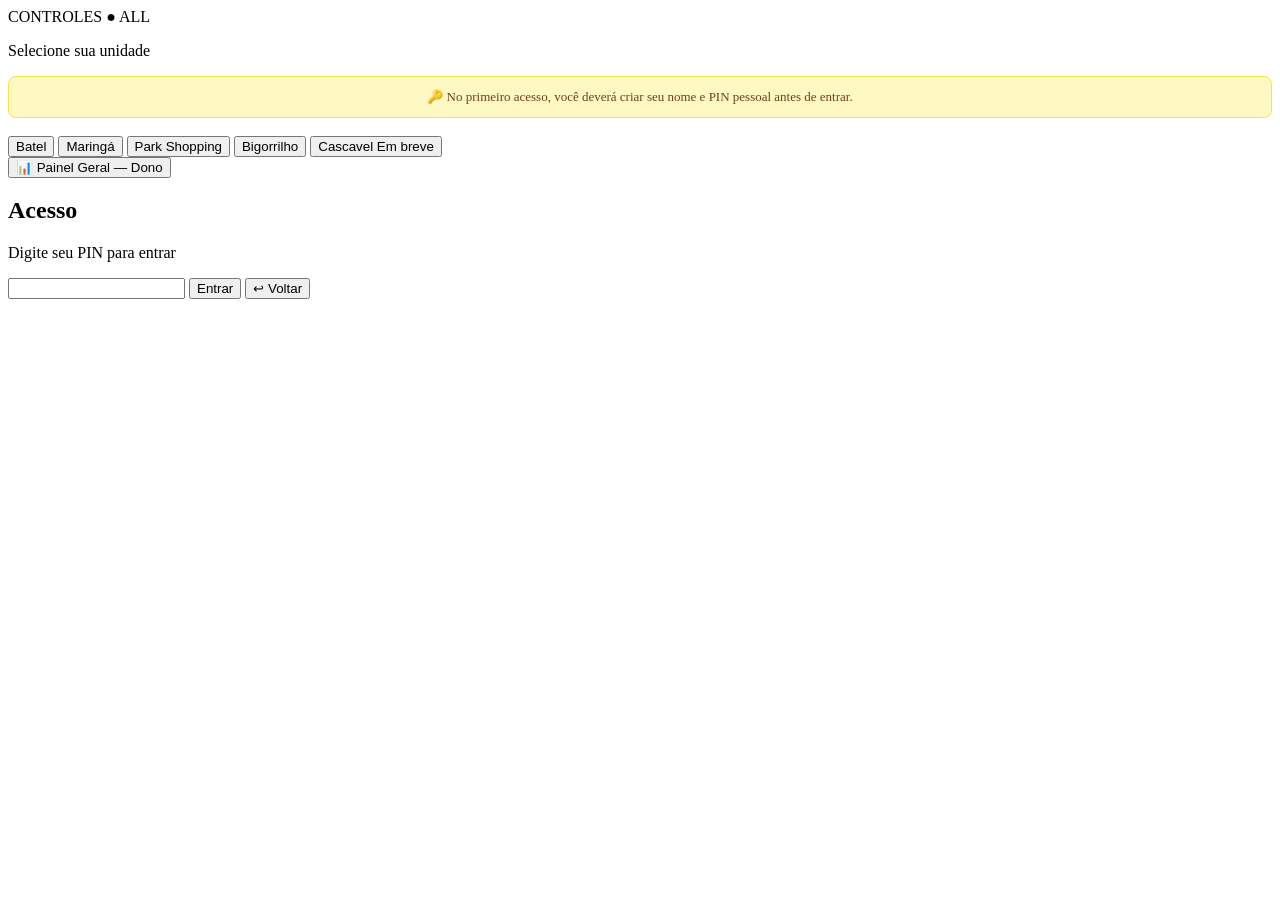
==== index.html @ 3b3bc7a2 "feat: pin change obrigatorio no primeiro acesso" ====
<!DOCTYPE html>
<html lang="pt-BR">
<head>
  <meta charset="UTF-8">
  <meta name="viewport" content="width=device-width, initial-scale=1.0, maximum-scale=1.0, user-scalable=no">
  <meta name="apple-mobile-web-app-capable" content="yes">
  <title>Controles All</title>
  <link href="https://fonts.googleapis.com/css2?family=Inter:wght@400;500;600;700&display=swap" rel="stylesheet">
  <link rel="stylesheet" href="inventario.css">
</head>
<body class="login-body">

  <div class="login-container">
    <div class="login-logo">CONTROLES <span>●</span> ALL</div>
    <p class="login-subtitle">Selecione sua unidade</p>

    <div class="login-notice">
      🔑 No primeiro acesso, você deverá criar seu nome e PIN pessoal antes de entrar.
    </div>

    <div class="login-units">
      <button class="login-unit-btn" onclick="selectUnit('batel')">Batel</button>
      <button class="login-unit-btn" onclick="selectUnit('maringa')">Maringá</button>
      <button class="login-unit-btn" onclick="selectUnit('parkshopping')">Park Shopping</button>
      <button class="login-unit-btn" onclick="selectUnit('bigorrilho')">Bigorrilho</button>
      <button class="login-unit-btn login-unit-btn-cascavel" onclick="selectUnit('cascavel')">Cascavel <span class="login-em-breve">Em breve</span></button>
    </div>

    <button class="login-resumo-btn" onclick="selectUnit('global')">📊 Painel Geral — Dono</button>
  </div>

  <!-- Modal: Login com PIN -->
  <div class="inv-overlay" id="pinOverlay">

    <!-- Passo 1: digitar PIN atual -->
    <div class="inv-modal" id="pinModalContent">
      <h2 id="pinTitle">Acesso</h2>
      <p id="pinSubtitle">Digite seu PIN para entrar</p>
      <input class="inv-pin-input" id="pinInput" type="password"
             inputmode="numeric" maxlength="4" autocomplete="off"
             onkeydown="if(event.key==='Enter')doLogin()">
      <button class="inv-modal-btn" onclick="doLogin()">Entrar</button>
      <button class="inv-modal-cancel" onclick="cancelLogin()">↩ Voltar</button>
    </div>

    <!-- Passo 2: criar nome e PIN pessoal (obrigatório se PIN ainda é padrão) -->
    <div class="inv-modal" id="changePinContent" style="display:none">
      <h2 id="changePinTitle">Criar acesso pessoal</h2>
      <p id="changePinSubtitle" style="font-size:13px;color:#666;margin-bottom:16px"></p>
      <div class="nota-field">
        <label>Seu nome</label>
        <input id="newNome" type="text" placeholder="Ex: Bruna" autocomplete="off"
               style="width:100%;padding:10px 12px;border:1.5px solid #e5e7eb;border-radius:8px;font-family:inherit;font-size:15px"
               onkeydown="if(event.key==='Enter')document.getElementById('newPin1').focus()">
      </div>
      <div class="nota-field" style="margin-top:10px">
        <label>Novo PIN (4 dígitos)</label>
        <input class="inv-pin-input" id="newPin1" type="password" inputmode="numeric" maxlength="4" placeholder="••••" autocomplete="off">
      </div>
      <div class="nota-field" style="margin-top:10px">
        <label>Confirmar PIN</label>
        <input class="inv-pin-input" id="newPin2" type="password" inputmode="numeric" maxlength="4" placeholder="••••" autocomplete="off"
               onkeydown="if(event.key==='Enter')saveNewPin()">
      </div>
      <p id="pinChangeError" style="color:#e11d48;font-size:12px;min-height:18px;margin-top:6px"></p>
      <button class="inv-modal-btn" onclick="saveNewPin()">Salvar e Entrar</button>
      <button class="inv-modal-cancel" id="btnSkipPin" onclick="doRedirect()" style="display:none">Agora não</button>
    </div>

  </div>

  <script>
    const SUPABASE_URL = 'https://nhuotdwfzowydrjeyttc.supabase.co';
    const SUPABASE_KEY = 'eyJhbGciOiJIUzI1NiIsInR5cCI6IkpXVCJ9.eyJpc3MiOiJzdXBhYmFzZSIsInJlZiI6Im5odW90ZHdmem93eWRyamV5dHRjIiwicm9sZSI6ImFub24iLCJpYXQiOjE3ODA0MTM2NDAsImV4cCI6MjA5NTk4OTY0MH0.JovSWvkJ5OdX1tauz7sYOuyDIm1Mbcx5gJF8Zb20oe4';

    const DEFAULT_PINS = ['1111','2222','1234'];

    let UNIT_ADMINS = {
      global:       [{ nome: 'Kauê',    pin: '1234' }],
      batel:        [{ nome: 'Admin 1', pin: '1111' }, { nome: 'Admin 2', pin: '2222' }],
      maringa:      [{ nome: 'Admin 1', pin: '1111' }, { nome: 'Admin 2', pin: '2222' }],
      parkshopping: [{ nome: 'Admin 1', pin: '1111' }, { nome: 'Admin 2', pin: '2222' }],
      bigorrilho:   [{ nome: 'Admin 1', pin: '1111' }, { nome: 'Admin 2', pin: '2222' }],
      cascavel:     [{ nome: 'Admin 1', pin: '1111' }, { nome: 'Admin 2', pin: '2222' }],
    };
    const UNIT_LABELS = {
      batel:'Batel', maringa:'Maringá', parkshopping:'Park Shopping',
      bigorrilho:'Bigorrilho', cascavel:'Cascavel', global:'Painel Geral'
    };

    let selectedUnit = null;
    let loggedAdmin  = null;

    async function loadPins() {
      try {
        const r = await fetch(
          `${SUPABASE_URL}/rest/v1/inventario_dados?chave=eq.config_pins&select=estado`,
          { headers: { apikey: SUPABASE_KEY, Authorization: `Bearer ${SUPABASE_KEY}` } }
        );
        const rows = await r.json();
        if (rows?.[0]?.estado) Object.assign(UNIT_ADMINS, rows[0].estado);
      } catch(e) {}
    }

    async function savePins() {
      const body = JSON.stringify({ chave: 'config_pins', estado: UNIT_ADMINS });
      await fetch(`${SUPABASE_URL}/rest/v1/inventario_dados`, {
        method: 'POST',
        headers: {
          apikey: SUPABASE_KEY, Authorization: `Bearer ${SUPABASE_KEY}`,
          'Content-Type': 'application/json', Prefer: 'resolution=merge-duplicates'
        },
        body
      });
    }

    loadPins();

    function selectUnit(unit) {
      selectedUnit = unit;
      document.getElementById('pinTitle').textContent = UNIT_LABELS[unit] || unit;
      document.getElementById('pinSubtitle').textContent = 'Digite seu PIN para entrar';
      document.getElementById('pinInput').value = '';
      document.getElementById('pinInput').classList.remove('error');
      showModal('pinModalContent');
      document.getElementById('pinOverlay').classList.add('open');
      setTimeout(() => document.getElementById('pinInput').focus(), 100);
    }

    function doLogin() {
      const pin    = document.getElementById('pinInput').value;
      const admins = UNIT_ADMINS[selectedUnit] || [];
      const admin  = admins.find(a => a.pin === pin);

      if (admin) {
        loggedAdmin = admin;
        const isGlobal = selectedUnit === 'global';
        sessionStorage.setItem('inv_session', JSON.stringify({
          nome: admin.nome, unidade: isGlobal ? null : selectedUnit,
          isAdmin: true, isGlobal
        }));

        const isPinDefault = DEFAULT_PINS.includes(admin.pin);
        if (isPinDefault) {
          // PIN padrão: troca obrigatória
          document.getElementById('changePinTitle').textContent = 'Criar acesso pessoal';
          document.getElementById('changePinSubtitle').textContent =
            'Antes de entrar, defina seu nome e escolha um PIN pessoal. Isso é obrigatório.';
          document.getElementById('btnSkipPin').style.display = 'none';
        } else {
          // PIN já personalizado: troca opcional
          document.getElementById('changePinTitle').textContent = `Olá, ${admin.nome}!`;
          document.getElementById('changePinSubtitle').textContent =
            'Deseja atualizar seu nome ou PIN? Ou clique em "Agora não" para entrar direto.';
          document.getElementById('btnSkipPin').style.display = 'block';
        }

        document.getElementById('newNome').value = isPinDefault ? '' : admin.nome;
        document.getElementById('newPin1').value = '';
        document.getElementById('newPin2').value = '';
        document.getElementById('pinChangeError').textContent = '';
        document.getElementById('pinChangeError').style.color = '#e11d48';
        showModal('changePinContent');
        setTimeout(() => document.getElementById('newNome').focus(), 100);
      } else {
        const inp = document.getElementById('pinInput');
        inp.classList.add('error');
        inp.value = '';
        setTimeout(() => inp.classList.remove('error'), 400);
      }
    }

    function doRedirect() {
      const isGlobal = selectedUnit === 'global';
      window.location.href = isGlobal ? 'resumo.html' : 'inventario.html?u=' + selectedUnit;
    }

    async function saveNewPin() {
      const nome = document.getElementById('newNome').value.trim();
      const p1   = document.getElementById('newPin1').value;
      const p2   = document.getElementById('newPin2').value;
      const err  = document.getElementById('pinChangeError');

      if (!nome)                { err.textContent = 'Digite seu nome'; return; }
      if (p1.length < 4)       { err.textContent = 'PIN deve ter 4 dígitos'; return; }
      if (p1 !== p2)           { err.textContent = 'Os PINs não coincidem'; return; }
      if (!/^\d{4}$/.test(p1)) { err.textContent = 'Use apenas números'; return; }
      if (DEFAULT_PINS.includes(p1)) { err.textContent = 'Escolha um PIN diferente do padrão'; return; }

      const admins = UNIT_ADMINS[selectedUnit] || [];
      const idx = admins.findIndex(a => a.nome === loggedAdmin.nome);
      if (idx !== -1) { admins[idx].pin = p1; admins[idx].nome = nome; }

      const session = JSON.parse(sessionStorage.getItem('inv_session') || '{}');
      session.nome = nome;
      sessionStorage.setItem('inv_session', JSON.stringify(session));

      await savePins();
      err.style.color = '#16a34a';
      err.textContent = `Tudo certo, ${nome}! Entrando...`;
      setTimeout(doRedirect, 1000);
    }

    function cancelLogin() {
      document.getElementById('pinOverlay').classList.remove('open');
      selectedUnit = null;
      loggedAdmin  = null;
    }

    function showModal(id) {
      ['pinModalContent','changePinContent'].forEach(m => {
        document.getElementById(m).style.display = m === id ? 'block' : 'none';
      });
    }
  </script>

  <style>
    .login-notice {
      background: #fef9c3;
      border: 1px solid #fde047;
      color: #713f12;
      font-size: 13px;
      line-height: 1.5;
      padding: 10px 14px;
      border-radius: 8px;
      margin-bottom: 18px;
      text-align: center;
    }
  </style>
</body>
</html>
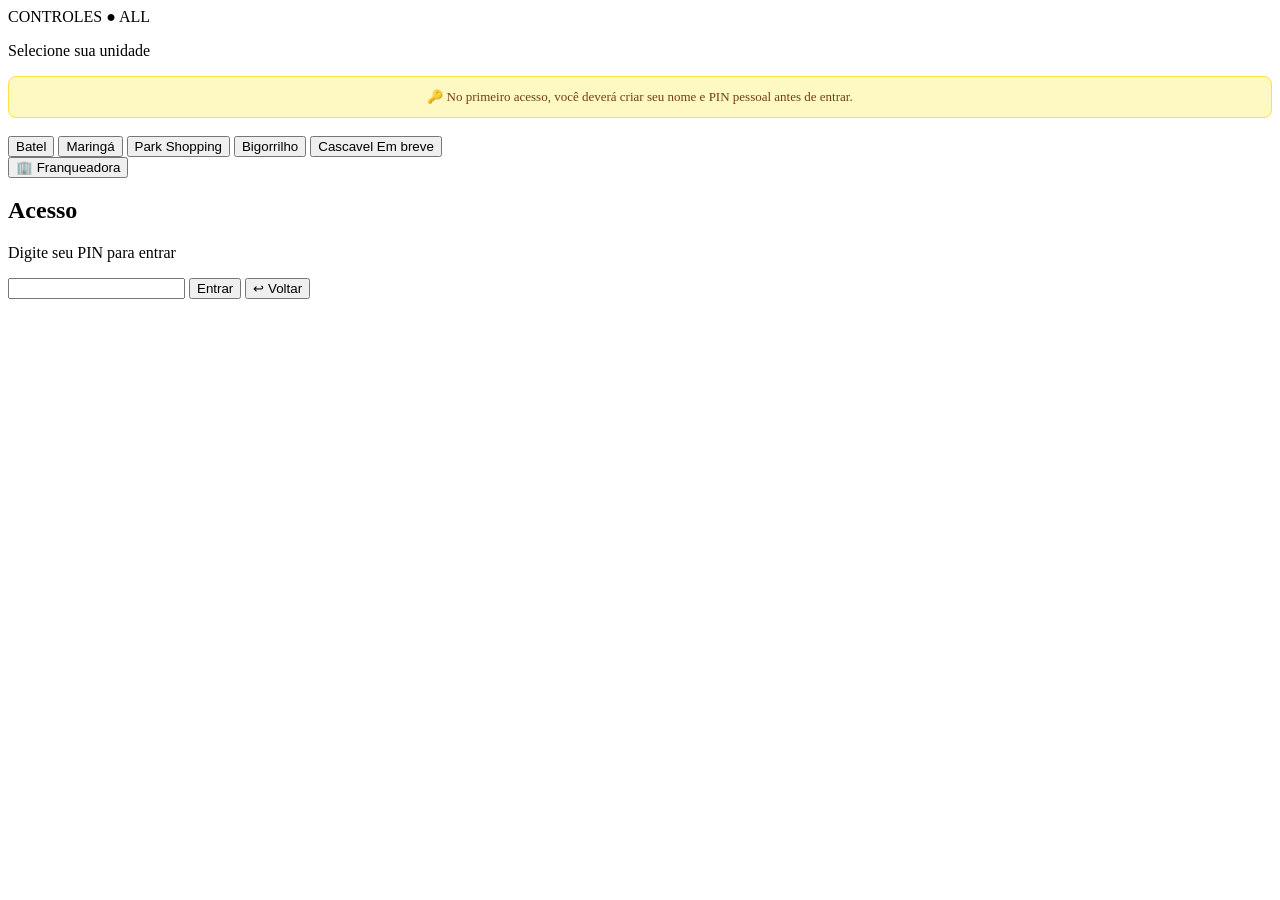
==== commit d2d77f6d: "feat: franqueadora + cmv mensal + datas + kaue batel" ====
--- a/index.html
+++ b/index.html
@@ -26,7 +26,7 @@
       <button class="login-unit-btn login-unit-btn-cascavel" onclick="selectUnit('cascavel')">Cascavel <span class="login-em-breve">Em breve</span></button>
     </div>
 
-    <button class="login-resumo-btn" onclick="selectUnit('global')">📊 Painel Geral — Dono</button>
+    <button class="login-resumo-btn" onclick="selectUnit('global')">🏢 Franqueadora</button>
   </div>
 
   <!-- Modal: Login com PIN -->
@@ -77,7 +77,7 @@
 
     let UNIT_ADMINS = {
       global:       [{ nome: 'Kauê',    pin: '1234' }],
-      batel:        [{ nome: 'Admin 1', pin: '1111' }, { nome: 'Admin 2', pin: '2222' }],
+      batel:        [{ nome: 'Admin 1', pin: '1111' }, { nome: 'Admin 2', pin: '2222' }, { nome: 'Kauê', pin: '1234' }],
       maringa:      [{ nome: 'Admin 1', pin: '1111' }, { nome: 'Admin 2', pin: '2222' }],
       parkshopping: [{ nome: 'Admin 1', pin: '1111' }, { nome: 'Admin 2', pin: '2222' }],
       bigorrilho:   [{ nome: 'Admin 1', pin: '1111' }, { nome: 'Admin 2', pin: '2222' }],
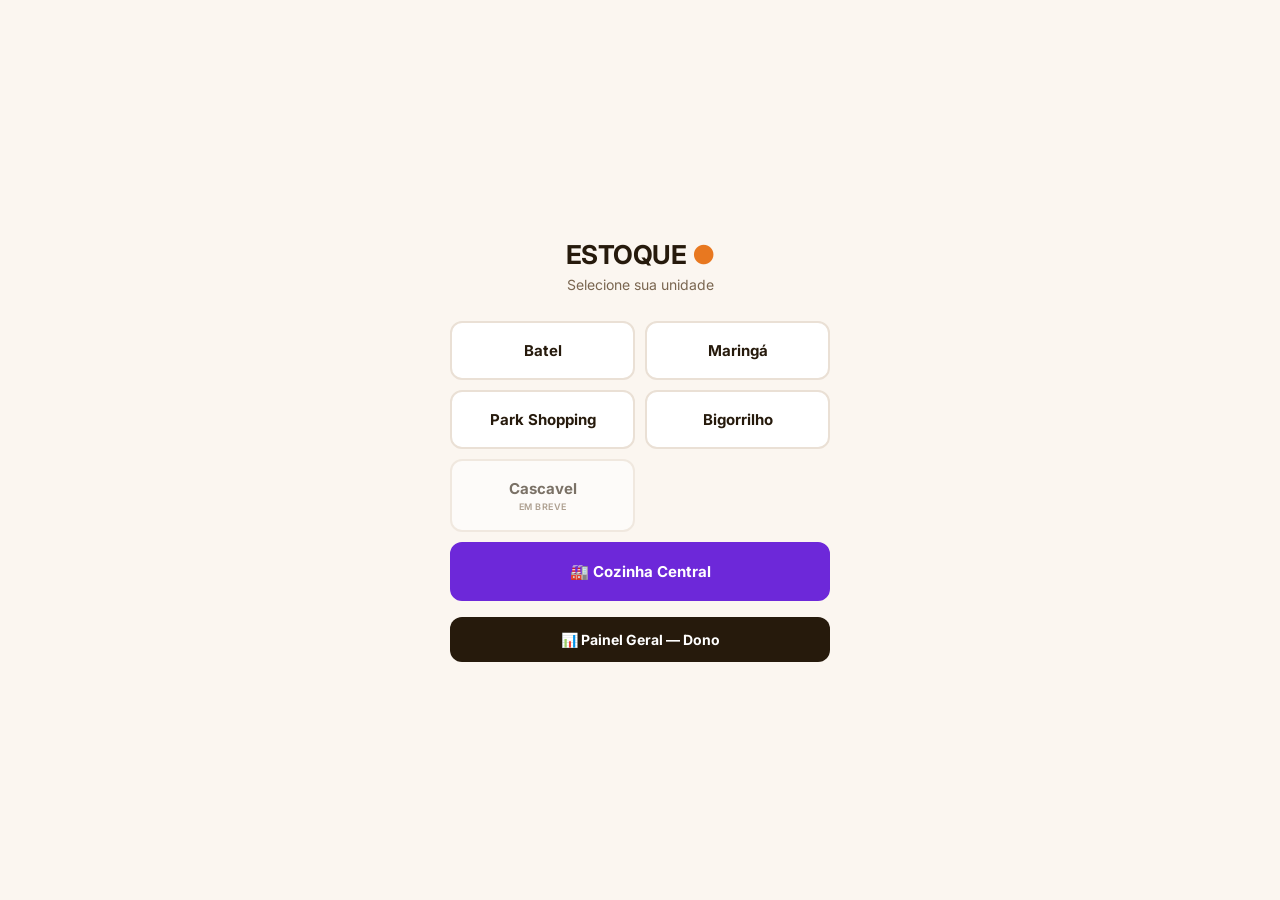
==== commit 51f71542: "feat: cozinha central - nova unidade no login" ====
--- a/index.html
+++ b/index.html
@@ -4,19 +4,15 @@
   <meta charset="UTF-8">
   <meta name="viewport" content="width=device-width, initial-scale=1.0, maximum-scale=1.0, user-scalable=no">
   <meta name="apple-mobile-web-app-capable" content="yes">
-  <title>Controles All</title>
+  <title>Estoque — Acesso</title>
   <link href="https://fonts.googleapis.com/css2?family=Inter:wght@400;500;600;700&display=swap" rel="stylesheet">
   <link rel="stylesheet" href="inventario.css">
 </head>
 <body class="login-body">
 
   <div class="login-container">
-    <div class="login-logo">CONTROLES <span>●</span> ALL</div>
+    <div class="login-logo">ESTOQUE <span>●</span></div>
     <p class="login-subtitle">Selecione sua unidade</p>
-
-    <div class="login-notice">
-      🔑 No primeiro acesso, você deverá criar seu nome e PIN pessoal antes de entrar.
-    </div>
 
     <div class="login-units">
       <button class="login-unit-btn" onclick="selectUnit('batel')">Batel</button>
@@ -24,105 +20,51 @@
       <button class="login-unit-btn" onclick="selectUnit('parkshopping')">Park Shopping</button>
       <button class="login-unit-btn" onclick="selectUnit('bigorrilho')">Bigorrilho</button>
       <button class="login-unit-btn login-unit-btn-cascavel" onclick="selectUnit('cascavel')">Cascavel <span class="login-em-breve">Em breve</span></button>
+      <button class="login-unit-btn" onclick="selectUnit('cozinhacentral')" style="grid-column:1/-1;background:#6d28d9;color:#fff;border-color:#6d28d9;">🏭 Cozinha Central</button>
     </div>
 
-    <button class="login-resumo-btn" onclick="selectUnit('global')">🏢 Franqueadora</button>
+    <button class="login-resumo-btn" onclick="selectUnit('global')">📊 Painel Geral — Dono</button>
   </div>
 
-  <!-- Modal: Login com PIN -->
+  <!-- PIN Modal -->
   <div class="inv-overlay" id="pinOverlay">
-
-    <!-- Passo 1: digitar PIN atual -->
-    <div class="inv-modal" id="pinModalContent">
-      <h2 id="pinTitle">Acesso</h2>
-      <p id="pinSubtitle">Digite seu PIN para entrar</p>
+    <div class="inv-modal">
+      <h2 id="pinTitle">Acesso Admin</h2>
+      <p id="pinSubtitle">Digite o PIN para entrar como admin</p>
       <input class="inv-pin-input" id="pinInput" type="password"
              inputmode="numeric" maxlength="4" autocomplete="off"
              onkeydown="if(event.key==='Enter')doLogin()">
-      <button class="inv-modal-btn" onclick="doLogin()">Entrar</button>
-      <button class="inv-modal-cancel" onclick="cancelLogin()">↩ Voltar</button>
+      <button class="inv-modal-btn" onclick="doLogin()">Entrar como Admin</button>
+      <button class="inv-modal-cancel" id="skipBtn" onclick="goEmployee()">Entrar sem PIN (só contagem)</button>
+      <button class="inv-modal-cancel" onclick="cancelLogin()" style="color:#bbb;margin-top:4px">↩ Voltar</button>
     </div>
-
-    <!-- Passo 2: criar nome e PIN pessoal (obrigatório se PIN ainda é padrão) -->
-    <div class="inv-modal" id="changePinContent" style="display:none">
-      <h2 id="changePinTitle">Criar acesso pessoal</h2>
-      <p id="changePinSubtitle" style="font-size:13px;color:#666;margin-bottom:16px"></p>
-      <div class="nota-field">
-        <label>Seu nome</label>
-        <input id="newNome" type="text" placeholder="Ex: Bruna" autocomplete="off"
-               style="width:100%;padding:10px 12px;border:1.5px solid #e5e7eb;border-radius:8px;font-family:inherit;font-size:15px"
-               onkeydown="if(event.key==='Enter')document.getElementById('newPin1').focus()">
-      </div>
-      <div class="nota-field" style="margin-top:10px">
-        <label>Novo PIN (4 dígitos)</label>
-        <input class="inv-pin-input" id="newPin1" type="password" inputmode="numeric" maxlength="4" placeholder="••••" autocomplete="off">
-      </div>
-      <div class="nota-field" style="margin-top:10px">
-        <label>Confirmar PIN</label>
-        <input class="inv-pin-input" id="newPin2" type="password" inputmode="numeric" maxlength="4" placeholder="••••" autocomplete="off"
-               onkeydown="if(event.key==='Enter')saveNewPin()">
-      </div>
-      <p id="pinChangeError" style="color:#e11d48;font-size:12px;min-height:18px;margin-top:6px"></p>
-      <button class="inv-modal-btn" onclick="saveNewPin()">Salvar e Entrar</button>
-      <button class="inv-modal-cancel" id="btnSkipPin" onclick="doRedirect()" style="display:none">Agora não</button>
-    </div>
-
   </div>
 
   <script>
-    const SUPABASE_URL = 'https://nhuotdwfzowydrjeyttc.supabase.co';
-    const SUPABASE_KEY = 'eyJhbGciOiJIUzI1NiIsInR5cCI6IkpXVCJ9.eyJpc3MiOiJzdXBhYmFzZSIsInJlZiI6Im5odW90ZHdmem93eWRyamV5dHRjIiwicm9sZSI6ImFub24iLCJpYXQiOjE3ODA0MTM2NDAsImV4cCI6MjA5NTk4OTY0MH0.JovSWvkJ5OdX1tauz7sYOuyDIm1Mbcx5gJF8Zb20oe4';
-
-    const DEFAULT_PINS = ['1111','2222','1234'];
-
-    let UNIT_ADMINS = {
-      global:       [{ nome: 'Kauê',    pin: '1234' }],
-      batel:        [{ nome: 'Admin 1', pin: '1111' }, { nome: 'Admin 2', pin: '2222' }, { nome: 'Kauê', pin: '1234' }],
-      maringa:      [{ nome: 'Admin 1', pin: '1111' }, { nome: 'Admin 2', pin: '2222' }],
-      parkshopping: [{ nome: 'Admin 1', pin: '1111' }, { nome: 'Admin 2', pin: '2222' }],
-      bigorrilho:   [{ nome: 'Admin 1', pin: '1111' }, { nome: 'Admin 2', pin: '2222' }],
-      cascavel:     [{ nome: 'Admin 1', pin: '1111' }, { nome: 'Admin 2', pin: '2222' }],
+    // ── ATENÇÃO: mantenha estes PINs iguais aos do inventario.js ──
+    const UNIT_ADMINS = {
+      global:       [{ nome: 'Kauê',              pin: '1234' }],
+      batel:        [{ nome: 'Admin Batel 1',     pin: '1111' }, { nome: 'Admin Batel 2',     pin: '2222' }],
+      maringa:      [{ nome: 'Admin Maringá 1',   pin: '3333' }, { nome: 'Admin Maringá 2',   pin: '4444' }],
+      parkshopping: [{ nome: 'Admin Park 1',      pin: '5555' }, { nome: 'Admin Park 2',      pin: '6666' }],
+      bigorrilho:   [{ nome: 'Admin Bigo. 1',     pin: '7777' }, { nome: 'Admin Bigo. 2',     pin: '8888' }],
+      cascavel:       [{ nome: 'Admin Cascavel 1',  pin: '9999' }, { nome: 'Admin Cascavel 2',  pin: '0000' }],
+      cozinhacentral: [{ nome: 'Admin Fábrica 1',  pin: '2121' }, { nome: 'Admin Fábrica 2',  pin: '3131' }],
     };
     const UNIT_LABELS = {
-      batel:'Batel', maringa:'Maringá', parkshopping:'Park Shopping',
-      bigorrilho:'Bigorrilho', cascavel:'Cascavel', global:'Painel Geral'
+      batel: 'Batel', maringa: 'Maringá', parkshopping: 'Park Shopping',
+      bigorrilho: 'Bigorrilho', cascavel: 'Cascavel', cozinhacentral: 'Cozinha Central', global: 'Painel Geral'
     };
 
     let selectedUnit = null;
-    let loggedAdmin  = null;
-
-    async function loadPins() {
-      try {
-        const r = await fetch(
-          `${SUPABASE_URL}/rest/v1/inventario_dados?chave=eq.config_pins&select=estado`,
-          { headers: { apikey: SUPABASE_KEY, Authorization: `Bearer ${SUPABASE_KEY}` } }
-        );
-        const rows = await r.json();
-        if (rows?.[0]?.estado) Object.assign(UNIT_ADMINS, rows[0].estado);
-      } catch(e) {}
-    }
-
-    async function savePins() {
-      const body = JSON.stringify({ chave: 'config_pins', estado: UNIT_ADMINS });
-      await fetch(`${SUPABASE_URL}/rest/v1/inventario_dados`, {
-        method: 'POST',
-        headers: {
-          apikey: SUPABASE_KEY, Authorization: `Bearer ${SUPABASE_KEY}`,
-          'Content-Type': 'application/json', Prefer: 'resolution=merge-duplicates'
-        },
-        body
-      });
-    }
-
-    loadPins();
 
     function selectUnit(unit) {
       selectedUnit = unit;
       document.getElementById('pinTitle').textContent = UNIT_LABELS[unit] || unit;
-      document.getElementById('pinSubtitle').textContent = 'Digite seu PIN para entrar';
+      document.getElementById('pinSubtitle').textContent = 'Digite o PIN para entrar como admin';
       document.getElementById('pinInput').value = '';
       document.getElementById('pinInput').classList.remove('error');
-      showModal('pinModalContent');
+      document.getElementById('skipBtn').style.display = unit === 'global' ? 'none' : 'block';
       document.getElementById('pinOverlay').classList.add('open');
       setTimeout(() => document.getElementById('pinInput').focus(), 100);
     }
@@ -133,35 +75,14 @@
       const admin  = admins.find(a => a.pin === pin);
 
       if (admin) {
-        loggedAdmin = admin;
         const isGlobal = selectedUnit === 'global';
         sessionStorage.setItem('inv_session', JSON.stringify({
-          nome: admin.nome, unidade: isGlobal ? null : selectedUnit,
-          isAdmin: true, isGlobal
+          nome:    admin.nome,
+          unidade: isGlobal ? null : selectedUnit,
+          isAdmin: true,
+          isGlobal
         }));
-
-        const isPinDefault = DEFAULT_PINS.includes(admin.pin);
-        if (isPinDefault) {
-          // PIN padrão: troca obrigatória
-          document.getElementById('changePinTitle').textContent = 'Criar acesso pessoal';
-          document.getElementById('changePinSubtitle').textContent =
-            'Antes de entrar, defina seu nome e escolha um PIN pessoal. Isso é obrigatório.';
-          document.getElementById('btnSkipPin').style.display = 'none';
-        } else {
-          // PIN já personalizado: troca opcional
-          document.getElementById('changePinTitle').textContent = `Olá, ${admin.nome}!`;
-          document.getElementById('changePinSubtitle').textContent =
-            'Deseja atualizar seu nome ou PIN? Ou clique em "Agora não" para entrar direto.';
-          document.getElementById('btnSkipPin').style.display = 'block';
-        }
-
-        document.getElementById('newNome').value = isPinDefault ? '' : admin.nome;
-        document.getElementById('newPin1').value = '';
-        document.getElementById('newPin2').value = '';
-        document.getElementById('pinChangeError').textContent = '';
-        document.getElementById('pinChangeError').style.color = '#e11d48';
-        showModal('changePinContent');
-        setTimeout(() => document.getElementById('newNome').focus(), 100);
+        window.location.href = isGlobal ? 'resumo.html' : 'inventario.html?u=' + selectedUnit;
       } else {
         const inp = document.getElementById('pinInput');
         inp.classList.add('error');
@@ -170,62 +91,15 @@
       }
     }
 
-    function doRedirect() {
-      const isGlobal = selectedUnit === 'global';
-      window.location.href = isGlobal ? 'resumo.html' : 'inventario.html?u=' + selectedUnit;
-    }
-
-    async function saveNewPin() {
-      const nome = document.getElementById('newNome').value.trim();
-      const p1   = document.getElementById('newPin1').value;
-      const p2   = document.getElementById('newPin2').value;
-      const err  = document.getElementById('pinChangeError');
-
-      if (!nome)                { err.textContent = 'Digite seu nome'; return; }
-      if (p1.length < 4)       { err.textContent = 'PIN deve ter 4 dígitos'; return; }
-      if (p1 !== p2)           { err.textContent = 'Os PINs não coincidem'; return; }
-      if (!/^\d{4}$/.test(p1)) { err.textContent = 'Use apenas números'; return; }
-      if (DEFAULT_PINS.includes(p1)) { err.textContent = 'Escolha um PIN diferente do padrão'; return; }
-
-      const admins = UNIT_ADMINS[selectedUnit] || [];
-      const idx = admins.findIndex(a => a.nome === loggedAdmin.nome);
-      if (idx !== -1) { admins[idx].pin = p1; admins[idx].nome = nome; }
-
-      const session = JSON.parse(sessionStorage.getItem('inv_session') || '{}');
-      session.nome = nome;
-      sessionStorage.setItem('inv_session', JSON.stringify(session));
-
-      await savePins();
-      err.style.color = '#16a34a';
-      err.textContent = `Tudo certo, ${nome}! Entrando...`;
-      setTimeout(doRedirect, 1000);
+    function goEmployee() {
+      sessionStorage.removeItem('inv_session');
+      window.location.href = 'inventario.html?u=' + selectedUnit;
     }
 
     function cancelLogin() {
       document.getElementById('pinOverlay').classList.remove('open');
       selectedUnit = null;
-      loggedAdmin  = null;
-    }
-
-    function showModal(id) {
-      ['pinModalContent','changePinContent'].forEach(m => {
-        document.getElementById(m).style.display = m === id ? 'block' : 'none';
-      });
     }
   </script>
-
-  <style>
-    .login-notice {
-      background: #fef9c3;
-      border: 1px solid #fde047;
-      color: #713f12;
-      font-size: 13px;
-      line-height: 1.5;
-      padding: 10px 14px;
-      border-radius: 8px;
-      margin-bottom: 18px;
-      text-align: center;
-    }
-  </style>
 </body>
 </html>
--- a/inventario.css
+++ b/inventario.css
@@ -0,0 +1,3151 @@
+/* ── Reset & Tokens ─────────────────────────────────────────── */
+*, *::before, *::after { box-sizing: border-box; margin: 0; padding: 0; }
+
+:root {
+  --red:       #E8002D;
+  --red-dark:  #B5001F;
+  --primary:   #E87820;
+  --primary-dark: #C45F10;
+  --dark:      #261A0C;
+  --text:      #2A1E10;
+  --muted:     #7A6650;
+  --bg:        #FBF6F0;
+  --card:      #FFFFFF;
+  --border:    #EAE0D5;
+  --green:     #1A7F3C;
+  --orange:    #E87820;
+  --radius:    10px;
+  --shadow:    0 2px 10px rgba(0,0,0,0.07);
+}
+
+body {
+  font-family: 'Inter', sans-serif;
+  background: var(--bg);
+  color: var(--text);
+  min-height: 100vh;
+  padding-bottom: 60px;
+  -webkit-text-size-adjust: 100%;
+}
+
+/* ── Header ─────────────────────────────────────────────────── */
+.inv-header {
+  background: var(--dark);
+  color: #fff;
+  padding: 16px 20px 0;
+  position: sticky;
+  top: 0;
+  z-index: 100;
+  box-shadow: 0 2px 8px rgba(0,0,0,0.25);
+}
+
+.inv-header-top {
+  display: flex;
+  align-items: center;
+  justify-content: space-between;
+  margin-bottom: 14px;
+}
+
+.inv-logo {
+  font-size: 18px;
+  font-weight: 700;
+  letter-spacing: -0.3px;
+}
+
+.inv-logo span {
+  color: var(--primary);
+}
+
+.inv-saved {
+  font-size: 11px;
+  color: #aaa;
+}
+
+/* ── Tab Bar ─────────────────────────────────────────────────── */
+.inv-tabs {
+  display: flex;
+  gap: 4px;
+  overflow-x: auto;
+  scroll-snap-type: x mandatory;
+  -webkit-overflow-scrolling: touch;
+  scrollbar-width: none;
+  padding-bottom: 0;
+}
+
+.inv-tabs::-webkit-scrollbar { display: none; }
+
+.inv-search-bar {
+  display: flex;
+  align-items: center;
+  gap: 6px;
+  padding: 6px 12px;
+  background: #f9fafb;
+  border-top: 1px solid var(--border);
+}
+.inv-search-bar .inv-search-icon { font-size: 13px; flex-shrink: 0; }
+.inv-search-bar input {
+  flex: 1;
+  border: 1.5px solid var(--border);
+  border-radius: 8px;
+  padding: 6px 10px;
+  font-size: 13px;
+  font-family: inherit;
+  background: #fff;
+  color: var(--text);
+  min-width: 0;
+}
+.inv-search-bar input:focus { outline: none; border-color: var(--primary); }
+.inv-search-bar #invSearchClear {
+  background: none;
+  border: none;
+  font-size: 14px;
+  color: var(--muted);
+  cursor: pointer;
+  padding: 4px;
+  flex-shrink: 0;
+}
+
+.inv-tab {
+  flex: 0 0 auto;
+  scroll-snap-align: start;
+  padding: 10px 14px;
+  border: none;
+  background: transparent;
+  color: #999;
+  font-family: inherit;
+  font-size: 12px;
+  font-weight: 600;
+  letter-spacing: 0.3px;
+  cursor: pointer;
+  border-bottom: 3px solid transparent;
+  white-space: nowrap;
+  transition: color 0.15s, border-color 0.15s;
+}
+
+.inv-tab.active {
+  color: #fff;
+  border-bottom-color: var(--primary);
+}
+
+.inv-tab-badge {
+  display: inline-block;
+  background: rgba(255,255,255,0.12);
+  border-radius: 20px;
+  padding: 1px 6px;
+  font-size: 10px;
+  margin-left: 4px;
+  font-weight: 500;
+}
+
+.inv-tab.active .inv-tab-badge {
+  background: var(--primary);
+}
+
+/* ── Week Selector ───────────────────────────────────────────── */
+/* Semanas dentro do header */
+.inv-week-bar-inner {
+  display: flex;
+  align-items: center;
+  gap: 6px;
+  padding: 8px 16px 0;
+  overflow-x: auto;
+  scrollbar-width: none;
+}
+.inv-week-bar-inner::-webkit-scrollbar { display: none; }
+
+/* Compatibilidade — mantida para resumo.html */
+.inv-week-bar {
+  background: #fff;
+  border-bottom: 1px solid var(--border);
+  padding: 10px 16px;
+  display: flex;
+  align-items: center;
+  gap: 8px;
+  overflow-x: auto;
+  scrollbar-width: none;
+}
+.inv-week-bar::-webkit-scrollbar { display: none; }
+
+.inv-week-label {
+  font-size: 11px;
+  font-weight: 600;
+  color: var(--muted);
+  text-transform: uppercase;
+  letter-spacing: 0.5px;
+  white-space: nowrap;
+  flex-shrink: 0;
+}
+
+.inv-week-month-label {
+  flex: 1;
+  text-align: center;
+  font-size: 13px;
+  font-weight: 700;
+  color: #fff;
+  white-space: nowrap;
+}
+
+.inv-week-btn {
+  flex: 0 0 auto;
+  padding: 5px 12px;
+  border: 1.5px solid var(--border);
+  border-radius: 12px;
+  background: #fff;
+  font-family: inherit;
+  font-size: 12px;
+  font-weight: 600;
+  color: var(--muted);
+  cursor: pointer;
+  transition: all 0.15s;
+  white-space: nowrap;
+  line-height: 1.3;
+  text-align: center;
+}
+
+.inv-week-btn.active {
+  background: var(--primary);
+  border-color: var(--primary);
+  color: #fff;
+}
+
+.inv-week-nav-btn {
+  background: rgba(255,255,255,0.15);
+  border: none;
+  color: #fff;
+  font-size: 20px;
+  font-weight: 700;
+  width: 32px;
+  height: 32px;
+  border-radius: 8px;
+  cursor: pointer;
+  display: flex;
+  align-items: center;
+  justify-content: center;
+  flex-shrink: 0;
+}
+.inv-week-nav-btn:active { background: rgba(255,255,255,0.25); }
+
+/* ── Section Content ─────────────────────────────────────────── */
+.inv-sections { padding: 16px; }
+
+.inv-section { display: none; }
+.inv-section.active { display: block; }
+
+.inv-section-title {
+  font-size: 13px;
+  font-weight: 700;
+  color: var(--muted);
+  text-transform: uppercase;
+  letter-spacing: 0.6px;
+  margin-bottom: 12px;
+}
+
+/* ── Item Card ───────────────────────────────────────────────── */
+.inv-item {
+  background: var(--card);
+  border-radius: var(--radius);
+  box-shadow: var(--shadow);
+  padding: 14px 16px;
+  margin-bottom: 10px;
+  border-left: 3px solid transparent;
+  transition: border-color 0.2s;
+}
+
+.inv-item.filled  { border-left-color: var(--green); }
+.inv-item.locked  { border-left-color: #D97706; }
+
+/* ── Preço (simplificado — não obrigatório) ──────────────────── */
+.inv-preco-row-simple {
+  display: flex;
+  align-items: center;
+  gap: 6px;
+  margin-bottom: 12px;
+  padding: 6px 0;
+}
+
+.inv-preco-label {
+  font-size: 11px;
+  font-weight: 600;
+  color: var(--muted);
+  text-transform: uppercase;
+  letter-spacing: 0.4px;
+  flex-shrink: 0;
+}
+
+.inv-preco-prefix-simple {
+  font-size: 13px;
+  font-weight: 600;
+  color: var(--muted);
+  flex-shrink: 0;
+}
+
+.inv-preco-unit-label {
+  font-size: 11px;
+  color: var(--muted);
+  flex-shrink: 0;
+}
+
+.inv-preco-input-simple {
+  width: 90px;
+  height: 30px;
+  padding: 0 6px;
+  border: 1.5px solid var(--border);
+  border-radius: 6px;
+  font-family: inherit;
+  font-size: 14px;
+  font-weight: 600;
+  color: var(--text);
+  background: #fff;
+  -moz-appearance: textfield;
+}
+.inv-preco-input-simple::-webkit-outer-spin-button,
+.inv-preco-input-simple::-webkit-inner-spin-button { -webkit-appearance: none; }
+.inv-preco-input-simple:focus { outline: none; border-color: var(--primary); }
+.inv-preco-input-simple::placeholder { color: #ccc; font-weight: 400; }
+
+.inv-item-name {
+  font-size: 15px;
+  font-weight: 600;
+  color: var(--text);
+  display: flex;
+  align-items: baseline;
+  gap: 6px;
+  flex: 1;
+  min-width: 0;
+}
+
+.inv-item-unit {
+  font-size: 11px;
+  font-weight: 500;
+  color: var(--muted);
+  text-transform: uppercase;
+  letter-spacing: 0.4px;
+  flex-shrink: 0;
+}
+
+.inv-fields {
+  display: grid;
+  grid-template-columns: 1fr 1fr 1fr;
+  gap: 8px;
+}
+
+.inv-field {
+  display: flex;
+  flex-direction: column;
+  gap: 4px;
+}
+
+.inv-field label {
+  font-size: 10px;
+  font-weight: 700;
+  color: var(--muted);
+  text-transform: uppercase;
+  letter-spacing: 0.5px;
+}
+
+.inv-field input {
+  height: 44px;
+  border: 1.5px solid var(--border);
+  border-radius: 8px;
+  padding: 0 8px;
+  font-family: inherit;
+  font-size: 15px;
+  font-weight: 600;
+  color: var(--text);
+  background: #fff;
+  width: 100%;
+  transition: border-color 0.15s;
+  -moz-appearance: textfield;
+}
+
+/* Campo de entradas com destaque azul */
+.inv-field.entrada input {
+  border-color: #3B82F6;
+  background: #EFF6FF;
+}
+.inv-field.entrada input:focus {
+  border-color: #1D4ED8;
+}
+.inv-field.entrada label {
+  color: #1D4ED8;
+}
+
+.inv-field input::-webkit-outer-spin-button,
+.inv-field input::-webkit-inner-spin-button { -webkit-appearance: none; }
+
+.inv-field input:focus {
+  outline: none;
+  border-color: var(--primary);
+}
+
+/* Campos bloqueados: Inicial e Entradas (só Final é editável) */
+.inv-field-locked input {
+  background: #f5f5f5;
+  color: #aaa;
+  border-color: #e8e8e8;
+  cursor: default;
+  pointer-events: none;
+}
+.inv-field-locked label {
+  color: #c0c0c0;
+}
+.inv-field-locked.entrada input {
+  background: #eff3ff;
+  border-color: #c5d0f5;
+  color: #9aabdb;
+  pointer-events: none;
+}
+.inv-field-locked.entrada label {
+  color: #9aabdb;
+}
+.inv-lock-badge {
+  font-size: 9px;
+  font-weight: 500;
+  color: #c0c0c0;
+  text-transform: none;
+  letter-spacing: 0;
+  margin-left: 2px;
+}
+.inv-entry-unlock {
+  background: none; border: none;
+  font-size: 10px; cursor: pointer;
+  color: var(--primary); padding: 0 2px;
+  vertical-align: middle; opacity: 0.7;
+}
+.inv-entry-unlock:hover { opacity: 1; }
+
+.inv-consumo {
+  margin-top: 10px;
+  display: flex;
+  align-items: center;
+  gap: 6px;
+  font-size: 12px;
+  color: var(--muted);
+}
+
+.inv-consumo-label {
+  font-weight: 600;
+  text-transform: uppercase;
+  letter-spacing: 0.4px;
+}
+
+.inv-consumo-value {
+  font-size: 14px;
+  font-weight: 700;
+}
+
+.inv-consumo-value.positive { color: var(--green); }
+.inv-consumo-value.negative { color: var(--orange); }
+.inv-consumo-value.zero     { color: var(--muted); }
+
+/* ── Toast ───────────────────────────────────────────────────── */
+.inv-toast {
+  position: fixed;
+  bottom: 24px;
+  left: 50%;
+  transform: translateX(-50%) translateY(80px);
+  background: #1A7F3C;
+  color: #fff;
+  padding: 10px 20px;
+  border-radius: 24px;
+  font-size: 13px;
+  font-weight: 600;
+  box-shadow: 0 4px 16px rgba(0,0,0,0.2);
+  transition: transform 0.25s ease, opacity 0.25s ease;
+  opacity: 0;
+  z-index: 200;
+  pointer-events: none;
+}
+
+.inv-toast.show {
+  transform: translateX(-50%) translateY(0);
+  opacity: 1;
+}
+
+/* ── Footer ──────────────────────────────────────────────────── */
+.inv-footer {
+  text-align: center;
+  font-size: 11px;
+  color: var(--muted);
+  padding: 20px 16px 0;
+}
+
+/* ── PIN Modal ───────────────────────────────────────────────── */
+.inv-overlay {
+  display: none;
+  position: fixed;
+  inset: 0;
+  background: rgba(0,0,0,0.5);
+  z-index: 300;
+  align-items: center;
+  justify-content: center;
+  padding: 20px;
+}
+
+.inv-overlay.open { display: flex; }
+
+.inv-modal {
+  background: #fff;
+  border-radius: 16px;
+  padding: 28px 24px;
+  width: 100%;
+  max-width: 320px;
+  text-align: center;
+}
+
+.inv-modal h2 {
+  font-size: 18px;
+  font-weight: 700;
+  margin-bottom: 6px;
+}
+
+.inv-modal p {
+  font-size: 13px;
+  color: var(--muted);
+  margin-bottom: 20px;
+}
+
+.inv-pin-input {
+  width: 100%;
+  height: 52px;
+  border: 2px solid var(--border);
+  border-radius: 10px;
+  font-family: inherit;
+  font-size: 24px;
+  font-weight: 700;
+  text-align: center;
+  letter-spacing: 8px;
+  margin-bottom: 16px;
+  transition: border-color 0.15s;
+}
+
+.inv-pin-input:focus { outline: none; border-color: var(--primary); }
+.inv-pin-input.error { border-color: var(--red); animation: shake 0.3s; }
+
+@keyframes shake {
+  0%,100% { transform: translateX(0); }
+  25% { transform: translateX(-6px); }
+  75% { transform: translateX(6px); }
+}
+
+.inv-modal-btn {
+  width: 100%;
+  height: 48px;
+  background: var(--primary);
+  color: #fff;
+  border: none;
+  border-radius: 10px;
+  font-family: inherit;
+  font-size: 15px;
+  font-weight: 700;
+  cursor: pointer;
+  margin-bottom: 10px;
+  transition: background 0.15s;
+}
+
+.inv-modal-btn:active { background: var(--red-dark); }
+
+.inv-modal-cancel {
+  font-size: 13px;
+  color: var(--muted);
+  background: none;
+  border: none;
+  font-family: inherit;
+  cursor: pointer;
+  padding: 6px;
+}
+
+/* ── RESUMO ──────────────────────────────────────────────────── */
+.inv-resumo-cards {
+  display: grid;
+  grid-template-columns: 1fr 1fr;
+  gap: 10px;
+  margin-bottom: 20px;
+}
+
+.inv-resumo-card {
+  background: var(--card);
+  border-radius: var(--radius);
+  box-shadow: var(--shadow);
+  padding: 14px;
+  cursor: pointer;
+  transition: box-shadow 0.15s;
+}
+
+.inv-resumo-card:active { box-shadow: 0 1px 4px rgba(0,0,0,0.1); }
+
+.inv-resumo-card-title {
+  font-size: 11px;
+  font-weight: 700;
+  color: var(--muted);
+  text-transform: uppercase;
+  letter-spacing: 0.4px;
+  margin-bottom: 8px;
+}
+
+.inv-resumo-card-count {
+  font-size: 22px;
+  font-weight: 700;
+  color: var(--text);
+}
+
+.inv-resumo-card-sub {
+  font-size: 11px;
+  color: var(--muted);
+  margin-top: 2px;
+}
+
+.inv-resumo-status {
+  display: inline-block;
+  margin-top: 8px;
+  padding: 2px 8px;
+  border-radius: 20px;
+  font-size: 10px;
+  font-weight: 700;
+  text-transform: uppercase;
+  letter-spacing: 0.4px;
+}
+
+.inv-resumo-status.completo   { background: #D1FAE5; color: #065F46; }
+.inv-resumo-status.andamento  { background: #FEF3C7; color: #92400E; }
+.inv-resumo-status.nao-iniciado { background: #F3F4F6; color: var(--muted); }
+
+.inv-resumo-actions {
+  display: flex;
+  flex-direction: column;
+  gap: 10px;
+  margin-bottom: 24px;
+}
+
+.inv-btn {
+  height: 48px;
+  border: none;
+  border-radius: 10px;
+  font-family: inherit;
+  font-size: 14px;
+  font-weight: 700;
+  cursor: pointer;
+  transition: opacity 0.15s;
+}
+
+.inv-btn:active { opacity: 0.8; }
+
+.inv-btn-primary { background: var(--primary); color: #fff; }
+.inv-btn-secondary { background: var(--dark); color: #fff; }
+.inv-btn-danger { background: #FEE2E2; color: #991B1B; }
+
+.inv-resumo-detail {
+  display: none;
+  margin-top: 10px;
+}
+
+.inv-resumo-detail.open { display: block; }
+
+.inv-detail-table {
+  width: 100%;
+  border-collapse: collapse;
+  font-size: 13px;
+}
+
+.inv-detail-table th {
+  text-align: left;
+  font-size: 10px;
+  font-weight: 700;
+  text-transform: uppercase;
+  letter-spacing: 0.4px;
+  color: var(--muted);
+  padding: 6px 8px;
+  border-bottom: 2px solid var(--border);
+}
+
+.inv-detail-table td {
+  padding: 8px;
+  border-bottom: 1px solid #F0F0F0;
+  vertical-align: middle;
+}
+
+.inv-detail-table td:first-child { font-weight: 500; }
+.inv-detail-table td:not(:first-child) { text-align: right; font-weight: 600; }
+
+.td-positive { color: var(--green); }
+.td-negative { color: var(--orange); }
+.td-zero     { color: var(--muted); }
+
+/* ── Responsive ──────────────────────────────────────────────── */
+@media (min-width: 480px) {
+  .inv-resumo-cards { grid-template-columns: repeat(3, 1fr); }
+}
+
+/* ── CMV ─────────────────────────────────────────────────────── */
+.cmv-config-card {
+  background: var(--card);
+  border-radius: var(--radius);
+  box-shadow: var(--shadow);
+  padding: 14px 16px;
+  margin-bottom: 12px;
+}
+
+.cmv-config-header {
+  display: flex;
+  align-items: center;
+  justify-content: space-between;
+}
+
+.cmv-config-title {
+  font-size: 13px;
+  font-weight: 700;
+  color: var(--muted);
+  text-transform: uppercase;
+  letter-spacing: 0.5px;
+}
+
+.cmv-config-pin-btn {
+  font-size: 12px;
+  font-weight: 600;
+  background: var(--dark);
+  color: #fff;
+  border: none;
+  border-radius: 20px;
+  padding: 5px 12px;
+  cursor: pointer;
+  font-family: inherit;
+}
+
+.cmv-config-fields { margin-top: 14px; }
+
+.cmv-config-row {
+  margin-bottom: 12px;
+}
+
+.cmv-config-row label {
+  display: block;
+  font-size: 11px;
+  font-weight: 700;
+  color: var(--muted);
+  text-transform: uppercase;
+  letter-spacing: 0.4px;
+  margin-bottom: 6px;
+}
+
+.cmv-input-wrap {
+  display: flex;
+  align-items: center;
+  border: 1.5px solid var(--border);
+  border-radius: 8px;
+  overflow: hidden;
+  height: 44px;
+}
+
+.cmv-input-wrap:focus-within { border-color: var(--primary); }
+
+.cmv-prefix, .cmv-suffix {
+  padding: 0 10px;
+  font-size: 14px;
+  font-weight: 700;
+  color: var(--muted);
+  background: #F9F9F9;
+  height: 100%;
+  display: flex;
+  align-items: center;
+}
+
+.cmv-input-wrap input {
+  flex: 1;
+  border: none;
+  padding: 0 10px;
+  font-family: inherit;
+  font-size: 16px;
+  font-weight: 600;
+  color: var(--text);
+  height: 100%;
+  -moz-appearance: textfield;
+}
+.cmv-input-wrap input::-webkit-outer-spin-button,
+.cmv-input-wrap input::-webkit-inner-spin-button { -webkit-appearance: none; }
+.cmv-input-wrap input:focus { outline: none; }
+.cmv-input-wrap input.error { background: #FEE2E2; }
+
+.cmv-meta-result {
+  font-size: 13px;
+  color: var(--muted);
+  margin-top: 4px;
+}
+.cmv-meta-result strong { color: var(--text); }
+
+/* ── Painel de progresso ─────────────────────────────────────── */
+.cmv-painel {
+  background: var(--card);
+  border-radius: var(--radius);
+  box-shadow: var(--shadow);
+  padding: 16px;
+  margin-bottom: 16px;
+}
+
+.cmv-painel-vazio {
+  text-align: center;
+  color: var(--muted);
+  font-size: 13px;
+  padding: 24px 16px;
+}
+
+.cmv-painel-top {
+  display: flex;
+  justify-content: space-between;
+  margin-bottom: 12px;
+}
+
+.cmv-painel-label {
+  font-size: 11px;
+  font-weight: 700;
+  text-transform: uppercase;
+  letter-spacing: 0.4px;
+  color: var(--muted);
+  margin-bottom: 2px;
+}
+
+.cmv-painel-valor {
+  font-size: 22px;
+  font-weight: 700;
+  color: var(--text);
+}
+
+.cmv-bar-bg {
+  height: 12px;
+  background: #E5E7EB;
+  border-radius: 6px;
+  overflow: hidden;
+  margin-bottom: 10px;
+}
+
+.cmv-bar-fill {
+  height: 100%;
+  border-radius: 6px;
+  transition: width 0.4s ease, background 0.4s ease;
+}
+
+.cmv-painel-bottom {
+  display: flex;
+  justify-content: space-between;
+  align-items: center;
+}
+
+.cmv-cmv-real {
+  font-size: 14px;
+  font-weight: 700;
+}
+
+.cmv-saldo {
+  font-size: 13px;
+  font-weight: 600;
+  color: var(--green);
+}
+
+.cmv-saldo.negativo { color: var(--red); }
+
+/* ── Lista de notas ──────────────────────────────────────────── */
+.cmv-notas-header {
+  display: flex;
+  align-items: center;
+  justify-content: space-between;
+  margin-bottom: 10px;
+}
+
+.cmv-add-btn {
+  background: var(--primary);
+  color: #fff;
+  border: none;
+  border-radius: 20px;
+  padding: 6px 14px;
+  font-family: inherit;
+  font-size: 13px;
+  font-weight: 700;
+  cursor: pointer;
+}
+
+.cmv-nota {
+  background: var(--card);
+  border-radius: var(--radius);
+  box-shadow: var(--shadow);
+  padding: 12px 14px;
+  margin-bottom: 8px;
+  display: flex;
+  align-items: center;
+  justify-content: space-between;
+  gap: 10px;
+}
+
+.cmv-nota-info { flex: 1; min-width: 0; }
+
+.cmv-nota-fornecedor {
+  display: block;
+  font-size: 14px;
+  font-weight: 600;
+  color: var(--text);
+  white-space: nowrap;
+  overflow: hidden;
+  text-overflow: ellipsis;
+}
+
+.cmv-nota-data {
+  font-size: 11px;
+  color: var(--muted);
+  margin-top: 2px;
+  display: block;
+}
+
+.cmv-nota-right {
+  display: flex;
+  align-items: center;
+  gap: 10px;
+  flex-shrink: 0;
+}
+
+.cmv-nota-valor {
+  font-size: 15px;
+  font-weight: 700;
+  color: var(--text);
+}
+
+.cmv-nota-del {
+  background: #FEE2E2;
+  color: #991B1B;
+  border: none;
+  border-radius: 50%;
+  width: 28px;
+  height: 28px;
+  font-size: 12px;
+  cursor: pointer;
+  font-family: inherit;
+  display: flex;
+  align-items: center;
+  justify-content: center;
+}
+
+.cmv-notas-vazio {
+  text-align: center;
+  color: var(--muted);
+  font-size: 13px;
+  padding: 20px;
+}
+
+/* ── Modal de nota ───────────────────────────────────────────── */
+.nota-field {
+  margin-bottom: 14px;
+  text-align: left;
+}
+
+.nota-field label {
+  display: block;
+  font-size: 11px;
+  font-weight: 700;
+  color: var(--muted);
+  text-transform: uppercase;
+  letter-spacing: 0.4px;
+  margin-bottom: 6px;
+}
+
+.nota-field input {
+  width: 100%;
+  height: 44px;
+  border: 1.5px solid var(--border);
+  border-radius: 8px;
+  padding: 0 12px;
+  font-family: inherit;
+  font-size: 16px;
+  color: var(--text);
+  transition: border-color 0.15s;
+  -moz-appearance: textfield;
+}
+.nota-field input::-webkit-outer-spin-button,
+.nota-field input::-webkit-inner-spin-button { -webkit-appearance: none; }
+.nota-field input:focus { outline: none; border-color: var(--primary); }
+.nota-field input.error { border-color: var(--red); background: #FEE2E2; }
+
+/* Campo data da NF */
+.nf-data-field label { display: flex; align-items: center; gap: 6px; }
+.nf-data-warn { font-size: 11px; font-weight: 700; color: #d97706; }
+.nf-data-hint { display: block; font-size: 11px; color: #6b7280; margin-top: 4px; }
+.nf-data-alert { border-color: #f59e0b !important; background: #fffbeb !important; }
+.nf-data-alert:focus { border-color: #d97706 !important; }
+
+/* ── Unidade badge no header ─────────────────────────────────── */
+.inv-unit-badge {
+  font-size: 12px;
+  font-weight: 600;
+  color: #4ade80;
+  background: rgba(74,222,128,0.12);
+  padding: 2px 8px;
+  border-radius: 4px;
+  margin-left: 6px;
+  vertical-align: middle;
+}
+
+/* ── Botão logout no header ──────────────────────────────────── */
+.inv-logout-btn-hdr {
+  padding: 5px 12px;
+  background: transparent;
+  color: #9ca3af;
+  border: 1px solid rgba(255,255,255,0.18);
+  border-radius: 20px;
+  font-family: inherit;
+  font-size: 12px;
+  cursor: pointer;
+  align-items: center;
+}
+.inv-logout-btn-hdr:active { background: rgba(255,255,255,0.08); }
+
+/* ── Controles inline de item ────────────────────────────────── */
+.inv-item-header {
+  display: flex;
+  align-items: flex-start;
+  justify-content: space-between;
+  margin-bottom: 10px;
+  gap: 8px;
+}
+
+.inv-item-admin-btns {
+  display: flex;
+  gap: 4px;
+  flex-shrink: 0;
+}
+
+.inv-item-btn-del {
+  width: 28px;
+  height: 28px;
+  border-radius: 8px;
+  border: 1px solid #fee2e2;
+  background: #fff5f5;
+  color: #dc2626;
+  font-size: 14px;
+  cursor: pointer;
+  display: flex;
+  align-items: center;
+  justify-content: center;
+  padding: 0;
+  transition: background 0.15s;
+}
+.inv-item-btn-del:active { background: #fee2e2; }
+
+/* ── Botão incluir insumo ────────────────────────────────────── */
+.inv-add-item-btn {
+  display: block;
+  width: 100%;
+  margin: 4px 0 16px;
+  padding: 10px;
+  border: 2px dashed #d1d5db;
+  border-radius: 8px;
+  background: transparent;
+  color: #9ca3af;
+  font-family: inherit;
+  font-size: 13px;
+  font-weight: 600;
+  cursor: pointer;
+  text-align: center;
+  transition: border-color 0.15s, color 0.15s;
+}
+.inv-add-item-btn:active { border-color: var(--primary); color: var(--primary); }
+
+/* ── Hint de último preço e variação ────────────────────────── */
+.inv-preco-hint {
+  font-size: 11px;
+  color: var(--muted);
+  display: none;
+  white-space: nowrap;
+}
+
+.inv-preco-var {
+  font-size: 11px;
+  font-weight: 700;
+  border-radius: 4px;
+  padding: 1px 5px;
+  display: none;
+  white-space: nowrap;
+}
+.inv-preco-var.up   { background: #fef9c3; color: #a16207; }
+.inv-preco-var.down { background: #dcfce7; color: #166534; }
+
+/* ── Login page ──────────────────────────────────────────────── */
+.login-body {
+  min-height: 100vh;
+  display: flex;
+  align-items: center;
+  justify-content: center;
+  padding: 24px 16px;
+}
+
+.login-container {
+  width: 100%;
+  max-width: 380px;
+  text-align: center;
+}
+
+.login-logo {
+  font-size: 26px;
+  font-weight: 700;
+  letter-spacing: -0.5px;
+  color: var(--dark);
+  margin-bottom: 6px;
+}
+.login-logo span { color: var(--primary); }
+
+.login-subtitle {
+  font-size: 14px;
+  color: var(--muted);
+  margin-bottom: 28px;
+}
+
+.login-units {
+  display: grid;
+  grid-template-columns: 1fr 1fr;
+  gap: 10px;
+  margin-bottom: 12px;
+}
+
+.login-unit-btn {
+  position: relative;
+  padding: 18px 12px;
+  background: var(--card);
+  border: 2px solid var(--border);
+  border-radius: 12px;
+  font-family: inherit;
+  font-size: 15px;
+  font-weight: 700;
+  color: var(--dark);
+  cursor: pointer;
+  transition: border-color 0.15s, transform 0.1s;
+}
+.login-unit-btn:active {
+  border-color: var(--primary);
+  transform: scale(0.97);
+}
+.login-unit-btn-cascavel { opacity: 0.6; }
+
+.login-em-breve {
+  display: block;
+  font-size: 9px;
+  font-weight: 600;
+  color: var(--muted);
+  text-transform: uppercase;
+  letter-spacing: 0.5px;
+  margin-top: 3px;
+}
+
+.login-resumo-btn {
+  width: 100%;
+  padding: 14px;
+  background: var(--dark);
+  color: #fff;
+  border: none;
+  border-radius: 12px;
+  font-family: inherit;
+  font-size: 14px;
+  font-weight: 700;
+  cursor: pointer;
+  margin-top: 4px;
+  transition: opacity 0.15s;
+}
+.login-resumo-btn:active { opacity: 0.85; }
+
+/* ── Painel geral (resumo.html) ──────────────────────────────── */
+.resumo-units-grid {
+  display: grid;
+  grid-template-columns: 1fr;
+  gap: 14px;
+}
+
+@media (min-width: 520px) {
+  .resumo-units-grid { grid-template-columns: 1fr 1fr; }
+}
+@media (min-width: 900px) {
+  .resumo-units-grid { grid-template-columns: repeat(3, 1fr); }
+}
+
+.resumo-unit-card {
+  background: var(--card);
+  border-radius: var(--radius);
+  box-shadow: var(--shadow);
+  padding: 16px;
+}
+
+.resumo-unit-header {
+  display: flex;
+  align-items: center;
+  justify-content: space-between;
+  margin-bottom: 14px;
+}
+
+.resumo-unit-nome {
+  font-size: 16px;
+  font-weight: 700;
+  color: var(--dark);
+}
+
+.resumo-unit-link {
+  font-size: 12px;
+  font-weight: 600;
+  color: var(--primary);
+  text-decoration: none;
+}
+
+.resumo-unit-bar-wrap {
+  display: flex;
+  align-items: center;
+  gap: 8px;
+  margin-bottom: 12px;
+}
+
+.resumo-unit-bar-bg {
+  flex: 1;
+  height: 10px;
+  background: #e5e7eb;
+  border-radius: 5px;
+  overflow: hidden;
+}
+
+.resumo-unit-bar-fill {
+  height: 100%;
+  border-radius: 5px;
+  transition: width 0.4s ease;
+}
+
+.resumo-unit-pct {
+  font-size: 13px;
+  font-weight: 700;
+  min-width: 36px;
+  text-align: right;
+}
+
+.resumo-unit-stats {
+  display: grid;
+  grid-template-columns: 1fr 1fr 1fr 1fr;
+  gap: 6px;
+  margin-bottom: 10px;
+}
+
+.resumo-stat-label {
+  font-size: 10px;
+  font-weight: 700;
+  color: var(--muted);
+  text-transform: uppercase;
+  letter-spacing: 0.4px;
+  margin-bottom: 2px;
+}
+
+.resumo-stat-value {
+  font-size: 12px;
+  font-weight: 700;
+  color: var(--dark);
+}
+
+.resumo-stat-value.neg { color: var(--red); }
+
+.resumo-unit-notas {
+  font-size: 11px;
+  color: var(--muted);
+}
+
+.resumo-unit-vazio {
+  font-size: 13px;
+  color: #d1d5db;
+  text-align: center;
+  padding: 16px 0;
+}
+
+/* ── Botão foto NF ───────────────────────────────────────────── */
+.cmv-foto-btn {
+  background: #1e3a5f;
+  color: #fff;
+  border: none;
+  border-radius: 20px;
+  padding: 6px 14px;
+  font-family: inherit;
+  font-size: 13px;
+  font-weight: 700;
+  cursor: pointer;
+}
+.cmv-foto-btn:active { opacity: 0.85; }
+
+/* ── Modal revisão NF ────────────────────────────────────────── */
+.nf-review-modal {
+  max-width: 480px;
+  max-height: 90vh;
+  overflow: hidden;
+  text-align: left;
+  display: flex;
+  flex-direction: column;
+}
+.nf-review-modal h2 { text-align: center; flex-shrink: 0; }
+
+.nf-review-hdr  { flex-shrink: 0; }
+.nf-review-body { flex: 1; overflow-y: auto; min-height: 0; padding: 0 2px; }
+.nf-review-ftr  { flex-shrink: 0; border-top: 1px solid #f0f0f0; padding-top: 8px; margin-top: 4px; }
+
+.nf-step2-bar {
+  display: flex; align-items: center; justify-content: space-between;
+  flex-shrink: 0; padding: 8px 0 10px;
+  border-bottom: 1px solid #f0f0f0; margin-bottom: 4px;
+}
+.nf-step2-title {
+  font-size: 13px; font-weight: 700; color: #1e293b;
+  text-align: center; flex: 1; overflow: hidden;
+  text-overflow: ellipsis; white-space: nowrap; padding: 0 8px;
+}
+.nf-back-btn {
+  background: none; border: none; font-size: 13px; font-weight: 600;
+  color: #E87820; cursor: pointer; padding: 4px 0; width: 60px; text-align: left;
+}
+
+/* Busca sticky dentro da área de itens */
+.nf-search-sticky {
+  position: sticky;
+  top: 0;
+  background: #fff;
+  z-index: 10;
+  padding: 6px 0 8px;
+}
+.nf-items-label {
+  font-size: 11px; font-weight: 700; color: #6b7280;
+  text-transform: uppercase; letter-spacing: 0.5px;
+  margin: 0 0 6px;
+}
+
+/* Spinner de loading */
+.nf-spinner {
+  width: 36px; height: 36px;
+  border: 3px solid #e5e7eb;
+  border-top-color: var(--primary);
+  border-radius: 50%;
+  animation: spin 0.8s linear infinite;
+  margin: 0 auto;
+}
+@keyframes spin { to { transform: rotate(360deg); } }
+
+/* Lista de itens */
+.nf-items-list {
+  margin-bottom: 8px;
+  border: 1px solid var(--border);
+  border-radius: 8px;
+  overflow: visible;
+}
+
+/* Combo searchable (substitui select de vínculo ao inventário) */
+.nf-combo-wrap { position: relative; margin-top: 4px; }
+.nf-combo-inp-wrap { position: relative; }
+.nf-combo-icon {
+  position: absolute; left: 8px; top: 50%; transform: translateY(-50%);
+  font-size: 13px; color: #9ca3af; pointer-events: none; line-height: 1;
+}
+.nf-combo-inp {
+  width: 100%; box-sizing: border-box;
+  padding: 7px 10px 7px 28px; border: 1.5px solid #e5e7eb; border-radius: 7px;
+  font-size: 12px; font-family: inherit; background: #fafbfc; color: var(--text);
+}
+.nf-combo-inp:focus { border-color: var(--primary); outline: none; background: #fff; }
+.nf-combo-drop {
+  display: none; position: absolute; top: calc(100% + 3px); left: 0; right: 0;
+  background: #fff; border: 1.5px solid #e5e7eb; border-radius: 8px;
+  z-index: 300; max-height: 200px; overflow-y: auto;
+  box-shadow: 0 6px 20px rgba(0,0,0,.15);
+}
+.nf-combo-opt { padding: 9px 12px; font-size: 12px; cursor: pointer; color: var(--text); }
+.nf-combo-opt:hover { background: #f0faf5; color: var(--primary); }
+
+.nf-item {
+  display: flex;
+  align-items: flex-start;
+  gap: 10px;
+  padding: 10px 12px;
+  border-bottom: 1px solid #f0f0f0;
+  transition: opacity 0.15s;
+}
+.nf-item:last-child { border-bottom: none; }
+.nf-item-off { opacity: 0.4; }
+
+.nf-item-chk {
+  margin-top: 3px;
+  flex-shrink: 0;
+  width: 18px; height: 18px;
+  cursor: pointer;
+}
+
+.nf-item-body { flex: 1; min-width: 0; }
+
+.nf-item-desc {
+  font-size: 13px;
+  font-weight: 600;
+  color: var(--dark);
+  margin-bottom: 2px;
+}
+
+.nf-item-meta {
+  font-size: 11px;
+  color: var(--muted);
+  margin-bottom: 6px;
+}
+
+.nf-match-badge {
+  display: inline-block;
+  font-size: 10px;
+  font-weight: 700;
+  padding: 2px 7px;
+  border-radius: 20px;
+  margin-bottom: 6px;
+  text-transform: uppercase;
+  letter-spacing: 0.3px;
+}
+.nf-match-saved { background: #d1fae5; color: #065f46; }
+.nf-match-auto  { background: #dbeafe; color: #1e40af; }
+.nf-match-none  { background: #fee2e2; color: #991b1b; }
+
+.nf-item-select {
+  display: block;
+  width: 100%;
+  height: 36px;
+  border: 1.5px solid var(--border);
+  border-radius: 6px;
+  padding: 0 8px;
+  font-family: inherit;
+  font-size: 12px;
+  color: var(--text);
+  background: #fff;
+  cursor: pointer;
+}
+.nf-item-select:focus { outline: none; border-color: var(--primary); }
+
+.nf-item-desc-input {
+  width: 100%;
+  box-sizing: border-box;
+  padding: 4px 6px;
+  border: 1.5px solid var(--border);
+  border-radius: 6px;
+  font-size: 13px;
+  font-weight: 600;
+  font-family: inherit;
+  color: var(--text);
+  background: #fafafa;
+  margin-bottom: 2px;
+}
+.nf-item-desc-input:focus { outline: none; border-color: var(--primary); background: #fff; }
+
+.nf-item-meta-edit {
+  display: flex;
+  align-items: center;
+  gap: 4px;
+  flex-wrap: wrap;
+  margin: 4px 0 6px;
+}
+.nf-meta-lbl {
+  font-size: 10px;
+  color: var(--muted);
+  font-weight: 600;
+  text-transform: uppercase;
+  letter-spacing: 0.4px;
+  white-space: nowrap;
+}
+.nf-meta-input {
+  width: 64px;
+  padding: 3px 5px;
+  border: 1.5px solid var(--border);
+  border-radius: 5px;
+  font-size: 12px;
+  font-family: inherit;
+  color: var(--text);
+  background: #fff;
+  text-align: right;
+}
+.nf-meta-input:focus { outline: none; border-color: var(--primary); }
+.nf-meta-unit { width: 36px; text-align: center; }
+.nf-meta-total { width: 72px; font-weight: 600; }
+
+.nf-add-item-btn {
+  width: 100%;
+  padding: 8px;
+  margin: 6px 0;
+  background: #f0f9ff;
+  border: 1.5px dashed #7dd3fc;
+  border-radius: 8px;
+  color: #0369a1;
+  font-size: 13px;
+  font-family: inherit;
+  font-weight: 600;
+  cursor: pointer;
+}
+.nf-add-item-btn:active { background: #e0f2fe; }
+
+.nf-cadastrar-btn {
+  display: flex;
+  align-items: center;
+  gap: 6px;
+  margin-top: 6px;
+  padding: 6px 12px;
+  background: #f0fdf4;
+  border: 1.5px dashed #86efac;
+  border-radius: 8px;
+  color: #16a34a;
+  font-size: 12px;
+  font-family: inherit;
+  cursor: pointer;
+  width: 100%;
+  justify-content: center;
+}
+.nf-cadastrar-btn:active { background: #dcfce7; }
+
+.nf-item-linha-row {
+  display: flex;
+  align-items: center;
+  gap: 8px;
+  margin-top: 6px;
+}
+.nf-item-linha-sel {
+  flex: 1;
+  padding: 4px 8px;
+  border: 1px solid #d1d5db;
+  border-radius: 6px;
+  font-size: 12px;
+  background: #f9fafb;
+  color: #374151;
+  cursor: pointer;
+}
+.nf-item-linha-sel:focus { outline: 2px solid var(--primary); border-color: transparent; }
+
+.nf-total {
+  font-size: 14px;
+  color: var(--muted);
+  margin-bottom: 16px;
+  padding: 10px 12px;
+  background: #f9fafb;
+  border-radius: 8px;
+  text-align: right;
+}
+.nf-total strong { color: var(--dark); font-size: 16px; }
+
+/* ── CMV Top Panel ───────────────────────────────────────────── */
+.cmv-top-panel {
+  background: linear-gradient(135deg, #0a1628 0%, #0f2d55 100%);
+  padding: 14px 16px 0;
+  color: #fff;
+  border-bottom: 3px solid #1e3a6e;
+}
+
+.cmv-panel-header {
+  display: flex;
+  flex-direction: column;
+  gap: 8px;
+  margin-bottom: 10px;
+}
+
+.cmv-panel-title-row {
+  display: flex;
+  align-items: center;
+  gap: 8px;
+}
+
+.cmv-kpis-row {
+  display: flex;
+  gap: 0;
+  align-items: stretch;
+  background: rgba(0,0,0,0.15);
+  border-radius: 10px;
+  overflow: hidden;
+  margin-bottom: 4px;
+}
+.cmv-kpi-block {
+  flex: 1;
+  display: flex;
+  flex-direction: column;
+  align-items: center;
+  padding: 10px 8px 8px;
+  gap: 2px;
+}
+.cmv-kpi-label {
+  font-size: 10px;
+  font-weight: 700;
+  text-transform: uppercase;
+  letter-spacing: 0.6px;
+  color: rgba(255,255,255,0.5);
+}
+.cmv-kpi-value {
+  font-size: 28px;
+  font-weight: 800;
+  line-height: 1.1;
+}
+.cmv-kpi-sub {
+  font-size: 10px;
+  color: rgba(255,255,255,0.5);
+  text-align: center;
+  line-height: 1.3;
+}
+.cmv-kpi-divider {
+  width: 1px;
+  background: rgba(255,255,255,0.12);
+  margin: 8px 0;
+}
+
+.cmv-panel-week-label {
+  font-size: 14px;
+  font-weight: 800;
+  color: #fff;
+  letter-spacing: -0.2px;
+}
+
+/* Topbar: data + ícones admin */
+.cmv-panel-topbar {
+  display: flex;
+  align-items: center;
+  justify-content: space-between;
+  gap: 8px;
+  margin-bottom: 10px;
+}
+.cmv-panel-topbar-left {
+  display: flex;
+  flex-direction: column;
+  gap: 3px;
+  min-width: 0;
+}
+.cmv-outros-alert {
+  font-size: 11px;
+  font-weight: 700;
+  color: #fbbf24;
+}
+.cmv-panel-icon-row {
+  display: flex;
+  gap: 6px;
+  align-items: center;
+  flex-shrink: 0;
+}
+.cmv-icon-btn {
+  width: 36px;
+  height: 36px;
+  border-radius: 10px;
+  background: rgba(255,255,255,0.1);
+  border: 1px solid rgba(255,255,255,0.15);
+  color: #fff;
+  font-size: 17px;
+  cursor: pointer;
+  display: flex;
+  align-items: center;
+  justify-content: center;
+  -webkit-tap-highlight-color: transparent;
+}
+.cmv-icon-btn:active { background: rgba(255,255,255,0.22); }
+
+/* Botões principais Câmera / Galeria / Manual */
+.cmv-panel-main-btns {
+  display: grid;
+  grid-template-columns: 1fr 1fr 1fr;
+  gap: 8px;
+  margin-bottom: 12px;
+}
+.cmv-mainbtn-foto,
+.cmv-mainbtn-manual {
+  padding: 11px 8px;
+  border-radius: 12px;
+  font-family: inherit;
+  font-size: 14px;
+  font-weight: 700;
+  cursor: pointer;
+  border: none;
+  white-space: nowrap;
+  -webkit-tap-highlight-color: transparent;
+  transition: opacity 0.12s;
+}
+.cmv-mainbtn-foto {
+  background: rgba(255,255,255,0.14);
+  color: #fff;
+  border: 1.5px solid rgba(255,255,255,0.25);
+}
+.cmv-mainbtn-manual {
+  background: var(--primary);
+  color: #fff;
+}
+.cmv-mainbtn-foto:active,
+.cmv-mainbtn-manual:active { opacity: 0.75; }
+
+/* Tabs Todas / Por Linha */
+.cmv-notas-view-tabs {
+  display: flex;
+  gap: 6px;
+  padding: 10px 12px 4px;
+}
+.cmv-nvtab {
+  padding: 5px 14px;
+  border-radius: 20px;
+  border: 1.5px solid #e5e7eb;
+  background: none;
+  font-family: inherit;
+  font-size: 12px;
+  font-weight: 600;
+  color: #6b7280;
+  cursor: pointer;
+  -webkit-tap-highlight-color: transparent;
+}
+.cmv-nvtab.active {
+  background: #1e293b;
+  border-color: #1e293b;
+  color: #fff;
+}
+
+/* Grupos por linha */
+.cmv-lg-group {
+  border-bottom: 1px solid #f3f4f6;
+  padding: 10px 12px;
+}
+.cmv-lg-group:last-child { border-bottom: none; }
+.cmv-lg-outros { background: #fffbeb; }
+.cmv-lg-header {
+  display: flex;
+  align-items: center;
+  gap: 8px;
+  margin-bottom: 8px;
+}
+.cmv-lg-linha-name {
+  font-size: 12px;
+  font-weight: 800;
+  color: #111827;
+  flex: 1;
+}
+.cmv-lg-warn-badge {
+  font-size: 10px;
+  font-weight: 700;
+  padding: 2px 7px;
+  border-radius: 10px;
+  background: #fef3c7;
+  color: #b45309;
+}
+.cmv-lg-total {
+  font-size: 12px;
+  font-weight: 700;
+  color: #374151;
+}
+.cmv-lg-rows { display: flex; flex-direction: column; gap: 6px; }
+.cmv-lg-row {
+  display: flex;
+  align-items: center;
+  justify-content: space-between;
+  gap: 8px;
+  padding: 6px 8px;
+  background: #f9fafb;
+  border-radius: 8px;
+}
+.cmv-lg-row-left { flex: 1; min-width: 0; }
+.cmv-lg-forn {
+  display: block;
+  font-size: 13px;
+  font-weight: 600;
+  color: #111827;
+  white-space: nowrap;
+  overflow: hidden;
+  text-overflow: ellipsis;
+}
+.cmv-lg-data { font-size: 11px; color: #9ca3af; }
+.cmv-lg-row-right {
+  display: flex;
+  align-items: center;
+  gap: 6px;
+  flex-shrink: 0;
+}
+.cmv-lg-val { font-size: 13px; font-weight: 700; color: #374151; }
+.cmv-lg-select {
+  font-size: 11px;
+  font-family: inherit;
+  border: 1.5px solid #e5e7eb;
+  border-radius: 6px;
+  padding: 3px 6px;
+  background: #fff;
+  color: #374151;
+  cursor: pointer;
+  max-width: 110px;
+}
+.cmv-lg-icon {
+  background: none;
+  border: none;
+  font-size: 14px;
+  cursor: pointer;
+  color: #9ca3af;
+  padding: 2px;
+  line-height: 1;
+}
+.cmv-lg-icon:active { color: #374151; }
+
+.cmv-panel-cmvpct {
+  font-size: 24px;
+  font-weight: 800;
+  line-height: 1;
+}
+
+.cmv-panel-media-badge {
+  font-size: 11px;
+  font-weight: 700;
+  padding: 2px 8px;
+  border-radius: 20px;
+  background: rgba(255,255,255,0.12);
+  color: rgba(255,255,255,0.75);
+  white-space: nowrap;
+}
+
+.cmv-panel-actions {
+  display: flex;
+  gap: 6px;
+  align-items: center;
+  flex-shrink: 0;
+}
+
+.cmv-panel-btn-foto {
+  padding: 7px 12px;
+  background: rgba(255,255,255,0.12);
+  color: #fff;
+  border: 1px solid rgba(255,255,255,0.2);
+  border-radius: 20px;
+  font-family: inherit;
+  font-size: 12px;
+  font-weight: 600;
+  cursor: pointer;
+  white-space: nowrap;
+}
+.cmv-panel-btn-foto:active { background: rgba(255,255,255,0.2); }
+
+.cmv-panel-btn-add {
+  padding: 7px 16px;
+  background: var(--primary);
+  color: #fff;
+  border: none;
+  border-radius: 20px;
+  font-family: inherit;
+  font-size: 13px;
+  font-weight: 700;
+  cursor: pointer;
+  white-space: nowrap;
+}
+.cmv-panel-btn-add:active { background: var(--red-dark); }
+
+.cmv-panel-btn-cfg {
+  padding: 7px 11px;
+  background: transparent;
+  color: rgba(255,255,255,0.45);
+  border: 1px solid rgba(255,255,255,0.18);
+  border-radius: 20px;
+  font-size: 15px;
+  cursor: pointer;
+}
+.cmv-panel-btn-cfg:active { background: rgba(255,255,255,0.1); }
+
+.cmv-panel-bar-wrap {
+  display: flex;
+  align-items: center;
+  gap: 8px;
+  margin-bottom: 10px;
+}
+
+.cmv-panel-bar-bg {
+  flex: 1;
+  height: 7px;
+  background: rgba(255,255,255,0.12);
+  border-radius: 4px;
+  overflow: hidden;
+}
+
+.cmv-panel-bar-fill {
+  height: 100%;
+  border-radius: 4px;
+  transition: width 0.5s ease;
+}
+
+.cmv-panel-barpct {
+  font-size: 12px;
+  font-weight: 700;
+  min-width: 36px;
+  text-align: right;
+}
+
+.cmv-panel-metrics {
+  display: grid;
+  grid-template-columns: repeat(4, 1fr);
+  gap: 6px;
+  margin-bottom: 12px;
+}
+
+@media (max-width: 420px) {
+  .cmv-panel-metrics { grid-template-columns: repeat(2, 1fr); }
+}
+
+.cmv-panel-metric-label {
+  display: block;
+  font-size: 9px;
+  font-weight: 700;
+  text-transform: uppercase;
+  letter-spacing: 0.5px;
+  color: rgba(255,255,255,0.4);
+  margin-bottom: 3px;
+}
+
+.cmv-panel-metric-val {
+  display: block;
+  font-size: 13px;
+  font-weight: 700;
+  color: #fff;
+}
+
+.cmv-panel-uncfg {
+  font-size: 12px;
+  color: rgba(255,255,255,0.45);
+  margin-bottom: 12px;
+  line-height: 1.5;
+}
+
+.cmv-panel-media-inline { color: rgba(255,255,255,0.65); }
+.cmv-panel-media-inline strong { color: #fff; }
+
+/* Notas list inside panel */
+.cmv-panel-notas-section {
+  background: rgba(0,0,0,0.25);
+  border-radius: 8px 8px 0 0;
+  margin: 0 -16px;
+  overflow: hidden;
+}
+
+.cmv-notas-toggle {
+  width: 100%;
+  background: none;
+  border: none;
+  padding: 8px 16px;
+  font-size: 11px;
+  font-weight: 700;
+  color: rgba(255,255,255,0.5);
+  text-transform: uppercase;
+  letter-spacing: 0.6px;
+  cursor: pointer;
+  display: flex;
+  align-items: center;
+  justify-content: space-between;
+  font-family: inherit;
+}
+.cmv-notas-toggle:hover { color: rgba(255,255,255,0.75); }
+.cmv-notas-toggle-icon { font-size: 14px; }
+
+.cmv-notas-drawer { border-top: 1px solid rgba(255,255,255,0.07); }
+
+.cmv-panel-notas-list {
+  max-height: 200px;
+  overflow-y: auto;
+}
+
+.cmv-panel-nota {
+  display: flex;
+  align-items: center;
+  gap: 8px;
+  padding: 8px 16px;
+  border-bottom: 1px solid rgba(255,255,255,0.05);
+}
+.cmv-panel-nota:last-child { border-bottom: none; }
+
+.cmv-panel-nota-forn {
+  flex: 1;
+  font-size: 12px;
+  font-weight: 600;
+  color: #e2e8f0;
+  min-width: 0;
+  overflow: hidden;
+  text-overflow: ellipsis;
+  white-space: nowrap;
+}
+
+.cmv-panel-nota-data {
+  font-size: 11px;
+  color: rgba(255,255,255,0.35);
+  flex-shrink: 0;
+}
+
+.cmv-panel-nota-val {
+  font-size: 13px;
+  font-weight: 700;
+  color: #4ade80;
+  flex-shrink: 0;
+}
+
+.cmv-nota-del {
+  background: transparent;
+  border: none;
+  color: rgba(255,255,255,0.3);
+  font-size: 12px;
+  cursor: pointer;
+  padding: 2px 4px;
+  flex-shrink: 0;
+}
+.cmv-nota-del:active { color: #f87171; }
+
+.cmv-nota-edit {
+  background: transparent;
+  border: none;
+  font-size: 12px;
+  cursor: pointer;
+  padding: 2px 4px;
+  flex-shrink: 0;
+  opacity: 0.6;
+}
+.cmv-nota-edit:active { opacity: 1; }
+
+.cmv-panel-notas-vazio {
+  padding: 12px 16px;
+  font-size: 12px;
+  color: rgba(255,255,255,0.25);
+  text-align: center;
+}
+
+/* ── Linha de produto na nota ── */
+.cmv-panel-nota-linha {
+  font-size: 10px;
+  color: rgba(255,255,255,0.45);
+  font-weight: 500;
+}
+
+/* ── Select de linha nos modais ── */
+.inv-select-linha {
+  width: 100%;
+  padding: 10px 12px;
+  border: 1.5px solid #e5e7eb;
+  border-radius: 8px;
+  font-family: inherit;
+  font-size: 14px;
+  background: #fff;
+  color: #1e293b;
+  appearance: auto;
+}
+
+/* ── Breakdown por linha no CMV ── */
+.cmv-linhas-breakdown {
+  padding: 10px 14px 4px;
+  border-top: 1px solid rgba(255,255,255,.1);
+}
+.cmv-linhas-title {
+  font-size: 10px;
+  font-weight: 700;
+  color: rgba(255,255,255,.4);
+  text-transform: uppercase;
+  letter-spacing: .5px;
+  margin-bottom: 6px;
+}
+.cmv-linha-row {
+  display: flex;
+  align-items: center;
+  gap: 8px;
+  padding: 4px 0;
+}
+.cmv-linha-nome {
+  flex: 1;
+  font-size: 12px;
+  color: rgba(255,255,255,.75);
+  font-weight: 500;
+  white-space: nowrap;
+  overflow: hidden;
+  text-overflow: ellipsis;
+}
+.cmv-linha-val {
+  font-size: 12px;
+  font-weight: 600;
+  color: rgba(255,255,255,.85);
+  min-width: 70px;
+  text-align: right;
+}
+.cmv-linha-pct {
+  font-size: 11px;
+  font-weight: 700;
+  color: #fbbf24;
+  min-width: 40px;
+  text-align: right;
+}
+
+/* ── Bottom Navigation ──────────────────────────────────── */
+.app-bottom-nav {
+  position: fixed;
+  bottom: 0; left: 0; right: 0;
+  height: 62px;
+  background: #fff;
+  border-top: 1px solid #e5e7eb;
+  display: flex;
+  align-items: stretch;
+  z-index: 200;
+  box-shadow: 0 -2px 12px rgba(0,0,0,0.07);
+}
+.app-nav-item {
+  flex: 1;
+  display: flex;
+  flex-direction: column;
+  align-items: center;
+  justify-content: center;
+  gap: 3px;
+  background: none;
+  border: none;
+  cursor: pointer;
+  padding: 6px 0 10px;
+  color: #9ca3af;
+  font-family: inherit;
+  transition: color 0.15s;
+}
+.app-nav-item.active { color: var(--primary); }
+.app-nav-icon { font-size: 20px; line-height: 1; }
+.app-nav-label { font-size: 10px; font-weight: 600; letter-spacing: 0.3px; }
+
+body { padding-bottom: 62px; }
+
+/* ── Dashboard ──────────────────────────────────────────── */
+.dash-header {
+  display: flex;
+  justify-content: space-between;
+  align-items: center;
+  padding: 16px 16px 8px;
+}
+.dash-unit { font-size: 18px; font-weight: 800; color: #111827; }
+.dash-week { font-size: 12px; font-weight: 700; color: #9ca3af; text-transform: uppercase; letter-spacing: 0.6px; }
+
+.dash-kpis {
+  display: grid;
+  grid-template-columns: 1fr 1fr;
+  gap: 10px;
+  padding: 8px 16px 12px;
+}
+.dash-kpi {
+  background: #fff;
+  border: 2px solid #f3f4f6;
+  border-radius: 14px;
+  padding: 14px 12px;
+  display: flex;
+  flex-direction: column;
+  gap: 2px;
+  box-shadow: 0 1px 4px rgba(0,0,0,0.04);
+}
+.dash-kpi-label {
+  font-size: 10px;
+  font-weight: 700;
+  text-transform: uppercase;
+  letter-spacing: 0.5px;
+  color: #9ca3af;
+}
+.dash-kpi-val { font-size: 30px; font-weight: 800; line-height: 1.1; }
+.dash-kpi-sub { font-size: 11px; color: #9ca3af; }
+
+.dash-metrics {
+  display: grid;
+  grid-template-columns: 1fr 1fr;
+  gap: 8px;
+  padding: 0 16px 24px;
+}
+.dash-metric {
+  background: #f9fafb;
+  border-radius: 12px;
+  padding: 12px 12px;
+}
+.dash-metric-action { cursor: pointer; }
+.dash-metric-action:active { background: #f3f4f6; }
+.dash-metric-label {
+  font-size: 10px;
+  font-weight: 600;
+  color: #9ca3af;
+  text-transform: uppercase;
+  letter-spacing: 0.4px;
+  display: block;
+  margin-bottom: 4px;
+}
+.dash-metric-val { font-size: 15px; font-weight: 700; color: #111827; }
+
+/* ── Config view ────────────────────────────────────────── */
+.config-view { padding: 20px 16px; display: flex; flex-direction: column; gap: 8px; }
+.config-section-title {
+  font-size: 10px;
+  font-weight: 700;
+  text-transform: uppercase;
+  letter-spacing: 0.8px;
+  color: #9ca3af;
+  margin: 4px 0 2px;
+}
+.config-btn {
+  width: 100%;
+  padding: 14px 16px;
+  background: #fff;
+  border: 1.5px solid #e5e7eb;
+  border-radius: 12px;
+  font-family: inherit;
+  font-size: 15px;
+  font-weight: 500;
+  color: #111827;
+  text-align: left;
+  cursor: pointer;
+}
+.config-btn:active { background: #f9fafb; }
+.config-btn-danger { color: #dc2626; border-color: #fecaca; margin-top: 8px; }
+
+.inv-view { min-height: 60px; }
+
+/* Split nota modal */
+.split-row {
+  display: flex;
+  align-items: center;
+  gap: 8px;
+  margin-bottom: 8px;
+}
+.split-linha-sel {
+  flex: 1;
+  padding: 8px 10px;
+  border: 1.5px solid #e5e7eb;
+  border-radius: 8px;
+  font-family: inherit;
+  font-size: 13px;
+  background: #fff;
+}
+.split-val-inp {
+  width: 90px;
+  padding: 8px 8px;
+  border: 1.5px solid #e5e7eb;
+  border-radius: 8px;
+  font-family: inherit;
+  font-size: 14px;
+  font-weight: 600;
+  text-align: right;
+}
+.split-val-inp:focus, .split-linha-sel:focus { outline: none; border-color: var(--primary); }
+.cmv-nota-split {
+  background: none;
+  border: none;
+  font-size: 14px;
+  cursor: pointer;
+  color: #6b7280;
+  padding: 4px;
+  flex-shrink: 0;
+}
+.cmv-nota-split:hover { color: var(--primary); }
+
+.cmv-nota-itens-toggle {
+  background: none;
+  border: none;
+  font-size: 13px;
+  color: #6b7280;
+  cursor: pointer;
+  padding: 0 2px;
+  line-height: 1;
+  flex-shrink: 0;
+}
+.cmv-nota-itens-toggle:hover { color: #111; }
+.cmv-nota-itens {
+  margin-top: 6px;
+  border-top: 1px solid #f3f4f6;
+  padding-top: 6px;
+  display: flex;
+  flex-direction: column;
+  gap: 3px;
+}
+.cmv-nota-item-row {
+  display: flex;
+  justify-content: space-between;
+  align-items: baseline;
+  gap: 8px;
+  font-size: 12px;
+  color: #4b5563;
+}
+.cmv-nota-item-nome {
+  flex: 1;
+  min-width: 0;
+  overflow: hidden;
+  text-overflow: ellipsis;
+  white-space: nowrap;
+}
+.cmv-nota-item-val {
+  flex-shrink: 0;
+  color: #374151;
+  font-variant-numeric: tabular-nums;
+}
+
+/* ── Contagem mini dashboard ─────────────────────────────── */
+.contagem-dash-wrap { padding: 12px 14px 4px; }
+.cntdash-card {
+  background: #fff;
+  border-radius: 14px;
+  padding: 14px 14px 12px;
+  box-shadow: 0 1px 4px rgba(0,0,0,0.07);
+}
+.cntdash-top-row {
+  display: flex;
+  align-items: flex-start;
+  gap: 14px;
+  margin-bottom: 10px;
+}
+.cntdash-pct-block {
+  display: flex;
+  flex-direction: column;
+  align-items: center;
+  min-width: 52px;
+  padding-top: 2px;
+}
+.cntdash-pct {
+  font-size: 30px;
+  font-weight: 900;
+  line-height: 1;
+  letter-spacing: -1px;
+}
+.cntdash-pct-sub {
+  font-size: 9px;
+  font-weight: 600;
+  color: #9ca3af;
+  text-transform: uppercase;
+  letter-spacing: 0.3px;
+  margin-top: 2px;
+}
+.cntdash-info-block {
+  flex: 1;
+  display: flex;
+  flex-direction: column;
+  gap: 2px;
+}
+.cntdash-counts {
+  font-size: 14px;
+  font-weight: 700;
+  color: #111827;
+}
+.cntdash-missing {
+  font-size: 12px;
+  font-weight: 600;
+  color: #f59e0b;
+}
+.cntdash-done {
+  font-size: 12px;
+  font-weight: 700;
+  color: #16a34a;
+}
+.cntdash-last {
+  font-size: 11px;
+  color: #9ca3af;
+  margin-top: 2px;
+}
+.cntdash-bar-bg {
+  height: 6px;
+  background: #f3f4f6;
+  border-radius: 99px;
+  overflow: hidden;
+  margin-bottom: 12px;
+}
+.cntdash-bar-fill {
+  height: 100%;
+  border-radius: 99px;
+  transition: width 0.35s ease;
+}
+.cntdash-chips {
+  display: flex;
+  flex-wrap: wrap;
+  gap: 6px;
+}
+.cntdash-chip {
+  font-size: 11px;
+  font-weight: 600;
+  padding: 5px 10px;
+  border-radius: 20px;
+  cursor: pointer;
+  border: none;
+  font-family: inherit;
+  display: inline-flex;
+  align-items: center;
+  gap: 3px;
+  -webkit-tap-highlight-color: transparent;
+  transition: opacity 0.12s;
+}
+.cntdash-chip:active { opacity: 0.65; }
+.cntdash-chip em { font-style: normal; font-weight: 500; opacity: 0.75; }
+.cntdash-chip-done    { background: #dcfce7; color: #15803d; }
+.cntdash-chip-partial { background: #fef3c7; color: #b45309; }
+.cntdash-chip-empty   { background: #f3f4f6; color: #6b7280; }
+
+/* ── Comparativo view ────────────────────────────────────── */
+.comp-view { padding: 16px; display: flex; flex-direction: column; gap: 16px; }
+.comp-section {
+  background: #fff;
+  border-radius: 14px;
+  padding: 16px;
+  box-shadow: 0 1px 4px rgba(0,0,0,0.06);
+}
+.comp-section-title { font-size: 13px; font-weight: 800; color: #111827; margin-bottom: 4px; }
+.comp-section-sub { font-size: 11px; color: #9ca3af; margin-bottom: 12px; }
+.comp-empty { font-size: 13px; color: #9ca3af; text-align: center; padding: 16px 0; }
+
+/* CMV table */
+.comp-table-wrap { overflow-x: auto; margin-top: 12px; }
+.comp-table { width: 100%; border-collapse: collapse; font-size: 12px; }
+.comp-table th {
+  text-align: left; padding: 6px 8px;
+  font-size: 10px; font-weight: 700; text-transform: uppercase;
+  letter-spacing: 0.4px; color: #9ca3af;
+  border-bottom: 1.5px solid #f3f4f6;
+}
+.comp-table td { padding: 8px 8px; border-bottom: 1px solid #f9fafb; color: #374151; }
+.comp-table tr:last-child td { border-bottom: none; }
+
+/* Economizou/Excedeu na tabela CMV */
+.comp-econ-pos { color: #16a34a; font-weight: 700; }
+.comp-econ-neg { color: #ef4444; font-weight: 700; }
+.comp-econ-zero { color: #9ca3af; font-weight: 400; }
+
+/* Resumo mensal */
+.comp-month-list { display: flex; flex-direction: column; gap: 8px; margin-top: 12px; }
+.comp-month-row {
+  display: flex; align-items: center; gap: 8px;
+  background: #f9fafb; border-radius: 10px; padding: 12px 14px;
+}
+.comp-month-name { font-weight: 700; font-size: 13px; flex: 1; text-transform: capitalize; }
+.comp-month-fat  { font-size: 12px; color: #6b7280; white-space: nowrap; }
+.comp-month-econ { font-size: 14px; font-weight: 800; min-width: 100px; text-align: right; white-space: nowrap; }
+
+/* Relatorio: ranking de consumos */
+.relat-rank-row {
+  display: flex; align-items: center; gap: 10px;
+  padding: 9px 0; border-bottom: 1px solid #f3f4f6;
+}
+.relat-rank-row:last-child { border-bottom: none; }
+.relat-rank-num  { font-size: 11px; color: #9ca3af; font-weight: 700; min-width: 18px; }
+.relat-rank-nome { flex: 1; font-size: 13px; font-weight: 600; }
+.relat-rank-sect { font-size: 10px; color: #9ca3af; }
+.relat-rank-val  { font-weight: 700; font-size: 13px; color: var(--primary); white-space: nowrap; }
+
+/* Preços monitorados */
+.comp-precos-grid { display: grid; grid-template-columns: 1fr 1fr; gap: 8px; margin-top: 12px; }
+.comp-preco-card {
+  background: #f9fafb; border-radius: 10px; padding: 12px 10px;
+  display: flex; flex-direction: column; gap: 3px;
+}
+.comp-preco-label {
+  font-size: 10px; font-weight: 700; text-transform: uppercase;
+  letter-spacing: 0.4px; color: #9ca3af;
+}
+.comp-preco-val { font-size: 15px; font-weight: 700; color: #111827; }
+.comp-preco-var { font-size: 11px; font-weight: 700; }
+
+/* Fornecedores ranking */
+.comp-forn-list { display: flex; flex-direction: column; gap: 10px; margin-top: 12px; }
+.comp-forn-row { display: flex; align-items: center; gap: 10px; }
+.comp-forn-rank { font-size: 12px; font-weight: 800; color: #9ca3af; min-width: 16px; }
+.comp-forn-info { flex: 1; min-width: 0; }
+.comp-forn-nome {
+  font-size: 13px; font-weight: 600; color: #111827;
+  display: block; white-space: nowrap; overflow: hidden; text-overflow: ellipsis; margin-bottom: 4px;
+}
+.comp-forn-bar-bg { height: 4px; background: #f3f4f6; border-radius: 99px; }
+.comp-forn-bar-fill { height: 100%; background: var(--primary); border-radius: 99px; transition: width 0.4s; }
+.comp-forn-right { text-align: right; min-width: 64px; }
+.comp-forn-val { font-size: 13px; font-weight: 700; color: #111827; display: block; }
+.comp-forn-pct { font-size: 10px; color: #9ca3af; }
+
+/* Linha breakdown */
+.comp-linhas-list { display: flex; flex-direction: column; gap: 10px; margin-top: 12px; }
+.comp-linha-row { display: flex; align-items: center; gap: 8px; }
+.comp-linha-nome {
+  font-size: 11px; font-weight: 600; color: #374151;
+  min-width: 82px; max-width: 82px; overflow: hidden; text-overflow: ellipsis; white-space: nowrap;
+}
+.comp-linha-bar-bg { flex: 1; height: 5px; background: #f3f4f6; border-radius: 99px; }
+.comp-linha-bar-fill { height: 100%; background: #1A7F3C; border-radius: 99px; transition: width 0.4s; }
+.comp-linha-right { text-align: right; min-width: 76px; }
+.comp-linha-val { font-size: 12px; font-weight: 700; color: #111827; display: block; }
+.comp-linha-pct { font-size: 10px; color: #9ca3af; }
+
+/* ── Linhas de Produto — overlay full-screen ─────────────────── */
+.linhas-overlay {
+  position: fixed; inset: 0; z-index: 190;
+  background: #f9fafb;
+  display: flex; flex-direction: column;
+  overflow: hidden;
+}
+.linhas-header {
+  display: flex; align-items: center; justify-content: space-between;
+  padding: 14px 16px 12px;
+  background: #1A7F3C; color: #fff; flex-shrink: 0;
+}
+.linhas-title { font-size: 16px; font-weight: 700; flex: 1; text-align: center; }
+.linhas-nav-btn {
+  background: none; border: none; color: #fff;
+  font-size: 18px; font-weight: 700; cursor: pointer; padding: 4px 10px; min-width: 36px;
+}
+.linhas-week-bar {
+  display: flex; align-items: center; justify-content: center; gap: 16px;
+  padding: 10px 16px; background: #fff; border-bottom: 1px solid #e5e7eb; flex-shrink: 0;
+}
+.linhas-week-arr {
+  background: #f3f4f6; border: none; border-radius: 8px;
+  width: 36px; height: 36px; font-size: 20px; cursor: pointer; color: #374151; line-height: 1;
+}
+.linhas-week-lbl { font-size: 14px; font-weight: 700; color: #111827; min-width: 130px; text-align: center; }
+.linhas-view {
+  flex: 1; overflow: hidden; display: flex; flex-direction: column;
+}
+.linhas-scroll {
+  flex: 1; overflow-y: auto; padding: 12px 14px 80px;
+  -webkit-overflow-scrolling: touch;
+}
+.linhas-empty { text-align: center; color: #9ca3af; padding: 48px 0; font-size: 14px; }
+
+/* Cards de linha (home) */
+.linhas-card {
+  background: #fff; border: 1.5px solid #e5e7eb; border-radius: 12px;
+  padding: 14px 16px; margin-bottom: 10px; cursor: pointer;
+  transition: border-color 0.15s;
+}
+.linhas-card:active { border-color: #1A7F3C; }
+.linhas-card-warn  { border-color: #fbbf24; background: #fffbeb; }
+.linhas-card-top   { display: flex; justify-content: space-between; align-items: center; margin-bottom: 8px; }
+.linhas-card-nome  { font-size: 15px; font-weight: 700; color: #111827; }
+.linhas-card-val   { font-size: 15px; font-weight: 800; color: #1A7F3C; }
+.linhas-bar-bg     { height: 5px; background: #f3f4f6; border-radius: 99px; margin-bottom: 6px; }
+.linhas-bar-fill   { height: 100%; background: #1A7F3C; border-radius: 99px; transition: width 0.4s; }
+.linhas-card-foot  { display: flex; justify-content: space-between; font-size: 11px; color: #9ca3af; }
+.linhas-total-row  {
+  display: flex; justify-content: space-between;
+  padding: 12px 4px; font-size: 14px; font-weight: 700; color: #374151;
+  border-top: 1.5px solid #e5e7eb; margin-top: 4px;
+}
+
+/* Gerenciar linhas (colapsível) */
+.linhas-mgr-toggle { padding: 10px 14px; flex-shrink: 0; }
+.linhas-mgr-toggle-btn {
+  width: 100%; background: #f3f4f6; border: none; border-radius: 10px;
+  padding: 11px; font-size: 13px; font-weight: 600; color: #6b7280; cursor: pointer;
+}
+.linhas-mgr-section { padding: 0 14px 14px; flex-shrink: 0; }
+.linhas-mgr-list { margin-bottom: 10px; }
+.linhas-mgr-row {
+  display: flex; align-items: center; justify-content: space-between;
+  padding: 8px 4px; border-bottom: 1px solid #f3f4f6; font-size: 14px; color: #1e293b;
+}
+.linhas-mgr-del { background: none; border: none; color: #ef4444; font-size: 16px; cursor: pointer; padding: 2px 6px; }
+.linhas-mgr-add { display: flex; gap: 8px; }
+.linhas-mgr-add input {
+  flex: 1; padding: 9px 12px; border: 1.5px solid #e5e7eb; border-radius: 8px;
+  font-size: 14px; outline: none;
+}
+.linhas-mgr-add input:focus { border-color: #1A7F3C; }
+.linhas-mgr-add button {
+  background: #1A7F3C; color: #fff; border: none;
+  padding: 9px 14px; border-radius: 8px; font-size: 13px; font-weight: 700; cursor: pointer;
+}
+
+/* Cards de nota (view 2) */
+.linhas-nota-card {
+  background: #fff; border: 1.5px solid #e5e7eb; border-radius: 12px;
+  padding: 14px 16px; margin-bottom: 8px; cursor: pointer;
+  transition: border-color 0.15s;
+}
+.linhas-nota-card:active { border-color: #1A7F3C; }
+.linhas-nota-top  { display: flex; justify-content: space-between; align-items: center; margin-bottom: 4px; }
+.linhas-nota-forn { font-size: 14px; font-weight: 700; color: #111827; }
+.linhas-nota-val  { font-size: 14px; font-weight: 800; color: #1A7F3C; }
+.linhas-nota-foot { display: flex; justify-content: space-between; font-size: 11px; color: #9ca3af; align-items: center; }
+.linhas-nota-edit-hint { color: #d1d5db; }
+.linhas-split-tag {
+  display: inline-block; background: #dbeafe; color: #1d4ed8;
+  font-size: 10px; font-weight: 700; padding: 2px 6px; border-radius: 99px; margin-left: 4px;
+}
+
+/* Formulário de edição (view 3) */
+.linhas-edit-form  { padding: 4px 0 80px; }
+.linhas-edit-field { margin-bottom: 14px; }
+.linhas-edit-field label {
+  display: block; font-size: 11px; font-weight: 700;
+  color: #6b7280; text-transform: uppercase; margin-bottom: 4px;
+}
+.linhas-edit-field input {
+  width: 100%; box-sizing: border-box;
+  padding: 11px 12px; border: 1.5px solid #e5e7eb; border-radius: 10px;
+  font-size: 15px; background: #fff; outline: none;
+}
+.linhas-edit-field input:focus { border-color: #1A7F3C; }
+.linhas-edit-total { font-size: 18px; font-weight: 800; color: #1A7F3C; }
+.linhas-split-header {
+  display: flex; align-items: center; justify-content: space-between;
+  font-size: 13px; font-weight: 700; color: #374151;
+  margin: 16px 0 8px;
+}
+.linhas-add-split-btn {
+  background: #eff6ff; color: #1d4ed8; border: none;
+  padding: 6px 12px; border-radius: 8px; font-size: 13px; font-weight: 700; cursor: pointer;
+}
+.linhas-split-row {
+  display: flex; align-items: center; gap: 6px; margin-bottom: 8px;
+}
+.linhas-split-sel {
+  flex: 2; padding: 10px 8px; border: 1.5px solid #e5e7eb; border-radius: 10px;
+  font-size: 13px; background: #fff; outline: none; min-width: 0;
+}
+.linhas-split-val {
+  width: 90px; flex-shrink: 0; padding: 10px 8px; border: 1.5px solid #e5e7eb; border-radius: 10px;
+  font-size: 13px; text-align: right; background: #fff; outline: none;
+}
+.linhas-split-sel:focus, .linhas-split-val:focus { border-color: #1A7F3C; }
+.linhas-split-del {
+  background: none; border: none; color: #d1d5db; font-size: 16px; cursor: pointer; padding: 4px;
+}
+.linhas-split-del:active { color: #ef4444; }
+.linhas-split-resto { font-size: 12px; font-weight: 600; padding: 6px 0; }
+.linhas-split-resto-ok   { color: #16a34a; }
+.linhas-split-resto-warn { color: #d97706; }
+.linhas-edit-actions {
+  display: flex; flex-direction: column; gap: 10px; margin-top: 24px;
+}
+.linhas-save-btn {
+  background: #1A7F3C; color: #fff; border: none;
+  padding: 14px; border-radius: 12px; font-size: 15px; font-weight: 700; cursor: pointer;
+}
+.linhas-del-nota-btn {
+  background: none; border: 1.5px solid #fca5a5; color: #dc2626;
+  padding: 12px; border-radius: 12px; font-size: 14px; font-weight: 600; cursor: pointer;
+}
+
+/* ── Fichas Técnicas overlay ────────────────────────────────── */
+.fichas-overlay {
+  position: fixed; inset: 0; z-index: 200;
+  background: #fff;
+  display: flex; flex-direction: column;
+  overflow: hidden;
+}
+.fichas-header {
+  display: flex; align-items: center; justify-content: space-between;
+  padding: 14px 16px 12px;
+  background: #1A7F3C; color: #fff;
+  flex-shrink: 0;
+}
+.fichas-title { font-size: 16px; font-weight: 700; }
+.fichas-back-btn {
+  background: none; border: none; color: #fff;
+  font-size: 14px; font-weight: 600; cursor: pointer; padding: 4px 8px;
+}
+.fichas-new-btn {
+  background: rgba(255,255,255,0.18); border: none; color: #fff;
+  font-size: 13px; font-weight: 700; cursor: pointer;
+  padding: 6px 12px; border-radius: 8px;
+}
+.fichas-cat-tabs {
+  display: flex; gap: 6px; padding: 10px 12px 6px;
+  overflow-x: auto; flex-shrink: 0;
+  -webkit-overflow-scrolling: touch;
+  scrollbar-width: none;
+}
+.fichas-cat-tabs::-webkit-scrollbar { display: none; }
+.fichas-catbtn {
+  flex-shrink: 0;
+  background: #f3f4f6; border: none; border-radius: 99px;
+  padding: 6px 12px; font-size: 12px; font-weight: 600; color: #4b5563;
+  cursor: pointer; transition: background 0.15s;
+}
+.fichas-catbtn.active { background: #1A7F3C; color: #fff; }
+.fichas-search-wrap { padding: 6px 12px; flex-shrink: 0; }
+.fichas-search {
+  width: 100%; box-sizing: border-box;
+  padding: 10px 14px; border: 1.5px solid #e5e7eb; border-radius: 10px;
+  font-size: 14px; background: #f9fafb; outline: none;
+}
+.fichas-search:focus { border-color: #1A7F3C; }
+.fichas-list {
+  flex: 1; overflow-y: auto; padding: 8px 12px 80px;
+  -webkit-overflow-scrolling: touch;
+}
+.fichas-empty { text-align: center; color: #9ca3af; padding: 40px 0; font-size: 14px; }
+.fichas-card {
+  background: #fff; border: 1.5px solid #e5e7eb; border-radius: 12px;
+  padding: 14px 16px; margin-bottom: 8px; cursor: pointer;
+  transition: border-color 0.15s, box-shadow 0.15s;
+}
+.fichas-card:active { border-color: #1A7F3C; box-shadow: 0 0 0 3px rgba(26,127,60,0.12); }
+.fichas-card-nome { font-size: 15px; font-weight: 700; color: #111827; margin-bottom: 4px; }
+.fichas-card-meta { font-size: 12px; color: #6b7280; display: flex; align-items: center; gap: 6px; }
+.fichas-cat-badge {
+  display: inline-block; padding: 2px 7px; border-radius: 99px;
+  font-size: 11px; font-weight: 700;
+}
+.fichas-cat-base     { background: #dbeafe; color: #1d4ed8; }
+.fichas-cat-prato    { background: #d1fae5; color: #065f46; }
+.fichas-cat-salada   { background: #dcfce7; color: #166534; }
+.fichas-cat-snack    { background: #fef3c7; color: #92400e; }
+.fichas-cat-cafe     { background: #ede9fe; color: #5b21b6; }
+.fichas-cat-cafe_manha { background: #fce7f3; color: #9d174d; }
+.fichas-cat-suco     { background: #ffedd5; color: #9a3412; }
+
+/* Edit view */
+#fichasListView, #fichasEditView { display: flex; flex-direction: column; flex: 1; overflow: hidden; }
+.fichas-edit-topbar {
+  display: flex; align-items: center; justify-content: space-between;
+  padding: 10px 14px; border-bottom: 1px solid #e5e7eb; flex-shrink: 0;
+  background: #f9fafb;
+}
+.fichas-del-btn {
+  background: none; border: 1px solid #fca5a5; color: #dc2626;
+  font-size: 12px; font-weight: 600; padding: 6px 10px; border-radius: 8px; cursor: pointer;
+}
+.fichas-edit-content {
+  flex: 1; overflow-y: auto; padding: 14px 14px 80px;
+  -webkit-overflow-scrolling: touch;
+}
+.fichas-edit-field { margin-bottom: 12px; }
+.fichas-edit-label { font-size: 11px; font-weight: 700; color: #6b7280; text-transform: uppercase; display: block; margin-bottom: 4px; }
+.fichas-edit-nome, .fichas-edit-rend {
+  width: 100%; box-sizing: border-box;
+  padding: 10px 12px; border: 1.5px solid #e5e7eb; border-radius: 10px;
+  font-size: 15px; font-weight: 600; color: #111827; background: #fff; outline: none;
+}
+.fichas-edit-nome:focus, .fichas-edit-rend:focus { border-color: #1A7F3C; }
+.fichas-edit-cat {
+  width: 100%; box-sizing: border-box;
+  padding: 10px 12px; border: 1.5px solid #e5e7eb; border-radius: 10px;
+  font-size: 14px; background: #fff; outline: none;
+}
+.fichas-edit-row2 { display: grid; grid-template-columns: 1fr 1fr; gap: 10px; margin-bottom: 12px; }
+.fichas-ing-header {
+  display: flex; align-items: center; justify-content: space-between;
+  margin: 14px 0 8px; font-size: 13px; font-weight: 700; color: #374151;
+}
+.fichas-add-ing-btn {
+  background: #1A7F3C; color: #fff; border: none;
+  padding: 7px 14px; border-radius: 8px; font-size: 13px; font-weight: 700; cursor: pointer;
+}
+.fichas-ing-list { display: flex; flex-direction: column; gap: 6px; }
+.fichas-ing-row {
+  display: flex; align-items: center; gap: 6px;
+  background: #f9fafb; border: 1px solid #e5e7eb; border-radius: 10px; padding: 8px 10px;
+}
+.fichas-ing-order { display: flex; flex-direction: column; gap: 2px; }
+.fichas-ord-btn {
+  background: none; border: none; font-size: 11px; color: #9ca3af;
+  cursor: pointer; padding: 1px 3px; line-height: 1;
+}
+.fichas-ord-btn:active { color: #1A7F3C; }
+.fichas-ing-name {
+  flex: 2; padding: 8px 8px; border: 1px solid #e5e7eb; border-radius: 8px;
+  font-size: 13px; min-width: 0; background: #fff; outline: none;
+}
+.fichas-ing-name:focus { border-color: #1A7F3C; }
+.fichas-ing-qty {
+  width: 64px; flex-shrink: 0; padding: 8px 6px; border: 1px solid #e5e7eb; border-radius: 8px;
+  font-size: 13px; text-align: right; background: #fff; outline: none;
+}
+.fichas-ing-qty:focus { border-color: #1A7F3C; }
+.fichas-ing-un {
+  width: 52px; flex-shrink: 0; padding: 8px 4px; border: 1px solid #e5e7eb; border-radius: 8px;
+  font-size: 12px; background: #fff; outline: none;
+}
+.fichas-ing-del {
+  background: none; border: none; color: #9ca3af; font-size: 13px;
+  cursor: pointer; padding: 4px; flex-shrink: 0;
+}
+.fichas-ing-del:active { color: #dc2626; }
+
+/* Contagem: barra dupla (iniciado + completo) */
+.cntdash-bar-bg { position: relative; }
+.cntdash-bar-complete {
+  position: absolute; top: 0; left: 0; height: 100%;
+  background: rgba(255,255,255,0.4);
+  border-radius: 99px; pointer-events: none;
+}
+
+/* ── DRE ──────────────────────────────────────────────────── */
+.dre-container { padding: 12px 16px 100px; max-width: 480px; margin: 0 auto; }
+.dre-month-nav {
+  display: flex; align-items: center; justify-content: space-between;
+  margin-bottom: 12px;
+}
+.dre-nav-btn {
+  background: #f3f4f6; border: none; border-radius: 8px;
+  font-size: 20px; width: 36px; height: 36px; cursor: pointer;
+  display: flex; align-items: center; justify-content: center; color: #374151;
+}
+.dre-nav-btn:active { background: #e5e7eb; }
+.dre-month-label { font-size: 18px; font-weight: 700; color: #111827; }
+.dre-card {
+  background: #fff; border-radius: 16px;
+  box-shadow: 0 1px 4px rgba(0,0,0,.08); overflow: hidden;
+}
+.dre-row {
+  display: grid; grid-template-columns: 1fr 62px 110px;
+  align-items: center; gap: 6px;
+  padding: 9px 14px; border-bottom: 1px solid #f3f4f6;
+}
+.dre-row:last-child { border-bottom: none; }
+.dre-row-main { background: #f9fafb; }
+.dre-row-total {
+  background: #f0fdf4; font-weight: 700;
+  border-top: 2px solid #d1fae5;
+}
+.dre-row-ebit { background: #ecfdf5; border-top: 2px solid #6ee7b7; }
+.dre-row-input { padding-top: 6px; padding-bottom: 6px; }
+.dre-label { font-size: 13px; color: #374151; }
+.dre-row-main .dre-label { font-weight: 600; color: #111827; font-size: 13px; }
+.dre-row-total .dre-label { font-size: 13px; color: #065f46; }
+.dre-pct { font-size: 12px; color: #6b7280; text-align: right; }
+.dre-val { font-size: 13px; font-weight: 600; text-align: right; color: #111827; }
+.dre-val-fat { color: #1A7F3C; }
+.dre-pct-input {
+  width: 44px; border: 1px solid #d1d5db; border-radius: 6px;
+  padding: 3px 4px; font-size: 12px; text-align: right;
+  outline: none; background: #fff;
+}
+.dre-pct-input:focus { border-color: #1A7F3C; }
+.dre-val-input {
+  width: 100%; border: 1px solid #d1d5db; border-radius: 8px;
+  padding: 5px 8px; font-size: 13px; text-align: right;
+  outline: none; background: #fff; grid-column: 3;
+}
+.dre-val-input:focus { border-color: #1A7F3C; }
+.dre-divider { height: 6px; background: #f3f4f6; }
+.dre-row-sub { background: #fff; }
+.dre-hint { font-size: 12px; color: #9ca3af; padding: 4px 14px 8px; margin: 0; }
+.dre-footer-hint {
+  font-size: 11px; color: #9ca3af; text-align: center;
+  margin-top: 12px; padding: 0 8px;
+}
+.dre-row-group-hdr { background: #fafafa; }
+.dre-label-group { font-weight: 600; color: #374151; font-size: 13px; }
+.dre-val-group { font-size: 13px; font-weight: 500; color: #374151; text-align: right; }
+.dre-row-sub2 { background: #fff; padding-left: 28px !important; }
+.dre-label-sub2 { color: #6b7280; font-size: 12px; }
+
+/* ── Nota Detail Overlay ─────────────────────────────────────── */
+.nota-detail-overlay {
+  position: fixed; inset: 0; z-index: 300;
+  background: var(--bg);
+  display: flex; flex-direction: column;
+  overflow: hidden;
+}
+.nota-detail-header {
+  background: var(--dark); color: #fff;
+  display: flex; align-items: center; justify-content: space-between;
+  padding: 14px 16px;
+  flex-shrink: 0;
+}
+.nota-detail-back {
+  background: rgba(255,255,255,.12); border: none; color: #fff;
+  font-size: 13px; padding: 6px 12px; border-radius: 7px; cursor: pointer;
+}
+.nota-detail-title { font-size: 15px; font-weight: 700; }
+.nota-detail-body {
+  flex: 1; overflow-y: auto;
+  padding: 16px;
+  display: flex; flex-direction: column; gap: 12px;
+}
+
+/* Cabeçalho da nota no detail */
+/* Header editável da nota */
+.ndet-edit-header {
+  background: #fff; border-radius: 12px;
+  padding: 12px 14px;
+  box-shadow: 0 1px 4px rgba(0,0,0,0.06);
+  display: flex; flex-direction: column; gap: 8px;
+}
+.ndet-edit-row { display: flex; align-items: center; gap: 8px; }
+.ndet-edit-label { font-size: 11px; font-weight: 700; color: var(--muted); text-transform: uppercase; letter-spacing: .4px; min-width: 72px; }
+.ndet-edit-inp {
+  flex: 1; border: 1.5px solid var(--border); border-radius: 8px;
+  padding: 7px 10px; font-size: 14px; font-family: inherit;
+  background: #fafafa; color: var(--text); outline: none;
+}
+.ndet-edit-inp:focus { border-color: var(--primary); }
+
+/* Lista de itens */
+.ndet-linhas-header {
+  font-size: 11px; font-weight: 700; color: var(--muted);
+  text-transform: uppercase; letter-spacing: .5px;
+  padding: 0 4px;
+  display: flex; justify-content: space-between; align-items: center;
+}
+.ndet-total-label { font-size: 13px; font-weight: 700; color: var(--text); text-transform: none; letter-spacing: 0; }
+.ndet-items-list { display: flex; flex-direction: column; gap: 10px; }
+.ndet-item-card {
+  background: #fff; border-radius: 12px;
+  padding: 12px 12px 10px;
+  box-shadow: 0 1px 4px rgba(0,0,0,0.07);
+  display: flex; flex-direction: column; gap: 8px;
+}
+.ndet-item-card.ndet-item-alerta { border-left: 3px solid #f59e0b; }
+.ndet-item-top { display: flex; align-items: center; gap: 6px; }
+.ndet-item-nome-inp {
+  flex: 1; font-size: 14px; font-weight: 600; color: var(--text);
+  border: 1.5px solid var(--border); border-radius: 8px;
+  padding: 6px 10px; background: #fafafa; font-family: inherit;
+  min-width: 0; outline: none;
+}
+.ndet-item-nome-inp:focus { border-color: var(--primary); }
+.ndet-item-del {
+  background: none; border: none; color: #ccc;
+  font-size: 16px; cursor: pointer; padding: 4px 6px; flex-shrink: 0;
+}
+.ndet-item-del:active { color: #ef4444; }
+.ndet-item-nums {
+  display: grid; grid-template-columns: 1fr 60px 1fr 1fr; gap: 6px;
+}
+.ndet-num-group { display: flex; flex-direction: column; gap: 3px; }
+.ndet-num-lbl { font-size: 10px; font-weight: 700; color: var(--muted); text-transform: uppercase; letter-spacing: .3px; }
+.ndet-num-inp {
+  border: 1.5px solid var(--border); border-radius: 7px;
+  padding: 5px 6px; font-size: 13px; font-weight: 600;
+  background: #fafafa; font-family: inherit; text-align: right;
+  outline: none; width: 100%;
+}
+.ndet-un-inp { text-align: center; }
+.ndet-val-inp { font-weight: 700; }
+.ndet-num-inp:focus { border-color: var(--primary); }
+.ndet-item-linha-row { display: flex; }
+.ndet-item-linha {
+  flex: 1; font-size: 12px; border: 1.5px solid var(--border);
+  border-radius: 7px; padding: 5px 8px;
+  background: #fafafa; color: var(--text);
+  outline: none; font-family: inherit;
+}
+.ndet-item-linha:focus { border-color: var(--primary); }
+.ndet-alerta-msg {
+  font-size: 11px; font-weight: 600; color: #92400e;
+  background: #fffbeb; border-radius: 6px; padding: 6px 8px;
+}
+.ndet-add-item-btn {
+  width: 100%; background: none; border: 1.5px dashed var(--border);
+  border-radius: 10px; padding: 10px; font-size: 13px;
+  font-weight: 600; color: var(--primary); cursor: pointer;
+  font-family: inherit; transition: background 0.15s;
+}
+.ndet-add-item-btn:active { background: #fdf7f0; }
+.ndet-resto { font-size: 13px; }
+.ndet-actions { display: flex; flex-direction: column; gap: 8px; margin-top: 4px; }
+.ndet-save-btn {
+  background: var(--primary); color: #fff; border: none;
+  border-radius: 10px; padding: 14px; font-size: 15px;
+  font-weight: 700; cursor: pointer; font-family: inherit;
+}
+
+/* Nota card clicável */
+.cmv-panel-nota-clickable { cursor: pointer; }
+.cmv-panel-nota-clickable:active { background: rgba(255,255,255,0.08); }
+
+/* Aba Notas — sobrescreve CMV para full-height e sem border-bottom */
+.notas-top-panel { border-bottom: none; padding-bottom: 80px; }
+.notas-top-panel .cmv-panel-notas-list { max-height: none; overflow-y: visible; }
+.notas-top-panel .cmv-nvtab.active { background: rgba(255,255,255,0.22); border-color: transparent; color: #fff; }
+.notas-top-panel .cmv-nvtab { color: rgba(255,255,255,0.6); border-color: rgba(255,255,255,0.18); }
+.notas-top-panel .cmv-panel-notas-vazio { color: rgba(255,255,255,0.5); text-align: center; padding: 32px 0; font-size: 14px; }
+.cmv-nota-itens-count {
+  font-size: 10px; font-weight: 700; color: #fff;
+  background: #3b82f6; border-radius: 20px;
+  padding: 1px 7px;
+}
+
+/* ── Relatório Semanal ───────────────────────────────────────── */
+.relat-section { margin-bottom: 16px; }
+.relat-section-title {
+  font-size: 11px; font-weight: 700; color: var(--muted);
+  text-transform: uppercase; letter-spacing: .5px;
+  margin-bottom: 8px;
+}
+.relat-item-row {
+  background: #fff; border-radius: 10px;
+  padding: 10px 14px; margin-bottom: 6px;
+  display: flex; justify-content: space-between; align-items: center;
+  box-shadow: 0 1px 3px rgba(0,0,0,0.05);
+}
+.relat-item-card {
+  background: #fff; border-radius: 12px;
+  padding: 12px 14px; margin-bottom: 8px;
+  box-shadow: 0 1px 4px rgba(0,0,0,0.06);
+}
+.relat-item-top {
+  display: flex; justify-content: space-between; align-items: center;
+  margin-bottom: 4px;
+}
+.relat-item-nome { font-size: 13px; font-weight: 700; color: var(--text); }
+.relat-item-semanas {
+  display: flex; gap: 12px; font-size: 12px; color: var(--muted);
+  margin-bottom: 6px;
+}
+.relat-formula {
+  display: flex; flex-wrap: wrap; align-items: center; gap: 4px;
+  background: #faf7f4; border-radius: 8px; padding: 7px 10px;
+  font-size: 12px;
+}
+.relat-formula-part { color: var(--muted); vertical-align: top; }
+.relat-formula-part small.relat-formula-date { display: block; font-size: 10px; color: #aaa; line-height: 1.2; }
+.relat-formula-op { color: #bbb; font-weight: 700; vertical-align: top; padding-top: 2px; }
+.relat-formula-result { font-weight: 800; color: var(--primary); vertical-align: top; padding-top: 2px; }
+.relat-obs {
+  font-size: 11px; font-weight: 600; border-radius: 6px;
+  padding: 5px 8px; margin-top: 6px;
+}
+.relat-obs-info { background: #eff6ff; color: #1e40af; }
+.relat-obs-warn { background: #fffbeb; color: #92400e; }
+.relat-item-change { font-size: 13px; font-weight: 700; }
+.relat-item-change.up   { color: #ef4444; }
+.relat-item-change.down { color: #22c55e; }
+.relat-item-change.zero { color: #9ca3af; }
+.relat-summary-card {
+  background: var(--dark); color: #fff;
+  border-radius: 12px; padding: 14px 16px;
+  margin-bottom: 16px;
+}
+.relat-summary-row { display: flex; justify-content: space-between; align-items: center; margin-bottom: 6px; }
+.relat-summary-label { font-size: 12px; color: rgba(255,255,255,.6); }
+.relat-summary-val { font-size: 14px; font-weight: 700; }
+.relat-btn-email {
+  background: #3b82f6; color: #fff; border: none;
+  border-radius: 10px; padding: 12px; font-size: 14px;
+  font-weight: 700; cursor: pointer; font-family: inherit;
+  width: 100%; margin-top: 8px;
+}
+
+/* Botão de relatório no contagem dash */
+.cntdash-relat-btn {
+  background: #f0fdf4; border: 1.5px solid #bbf7d0;
+  color: #15803d; border-radius: 8px; padding: 8px 14px;
+  font-size: 13px; font-weight: 600; cursor: pointer;
+  font-family: inherit; margin-top: 8px; width: 100%;
+}
+
+/* ── Cruzamento Fichas × Vendas overlay ─────────────────── */
+.crz-overlay { align-items: flex-start !important; padding: 0; }
+.crz-modal {
+  background: #fff;
+  width: 100%; max-width: 100%; height: 100%;
+  display: flex; flex-direction: column;
+  overflow: hidden;
+}
+.crz-header {
+  display: flex; align-items: center; justify-content: space-between;
+  padding: 16px 20px; background: var(--dark); color: #fff;
+  flex-shrink: 0;
+}
+.crz-title { font-size: 15px; font-weight: 700; }
+.crz-close-btn {
+  background: rgba(255,255,255,.15); border: none; color: #fff;
+  width: 32px; height: 32px; border-radius: 8px; font-size: 16px;
+  cursor: pointer; display: flex; align-items: center; justify-content: center;
+}
+.crz-steps { flex: 1; overflow-y: auto; padding: 16px; }
+
+/* Step 1: upload */
+.crz-drop {
+  border: 2.5px dashed var(--border); border-radius: 14px;
+  padding: 48px 20px; text-align: center; cursor: pointer;
+  background: #fafafa; transition: all .2s;
+}
+.crz-drop:hover, .crz-drop.drag-over { border-color: var(--primary); background: #fff8f2; }
+.crz-drop-icon { font-size: 2.5rem; margin-bottom: 12px; }
+.crz-drop-title { font-size: 1rem; font-weight: 700; color: var(--primary); margin-bottom: 6px; }
+.crz-drop-sub { font-size: .83rem; color: var(--muted); }
+.crz-or { text-align: center; color: var(--muted); font-size: .8rem; margin: 12px 0; }
+.crz-btn-alt {
+  display: block; margin: 0 auto; background: none;
+  border: 1.5px solid var(--border); border-radius: 8px;
+  padding: 10px 20px; font-size: .85rem; font-weight: 600;
+  color: var(--muted); cursor: pointer; font-family: inherit;
+}
+.crz-btn-alt:hover { border-color: var(--primary); color: var(--primary); }
+
+/* Col picker */
+.crz-col-row { display: flex; gap: 12px; margin-bottom: 14px; flex-wrap: wrap; }
+.crz-col-field { flex: 1; min-width: 140px; }
+.crz-col-field label { font-size: 11px; font-weight: 700; color: var(--muted); text-transform: uppercase; display: block; margin-bottom: 4px; }
+.crz-col-field select {
+  width: 100%; padding: 8px 10px; border: 1.5px solid var(--border);
+  border-radius: 8px; font-family: inherit; font-size: 13px;
+  background: #fff; color: var(--text);
+}
+.crz-preview-table { width: 100%; border-collapse: collapse; font-size: 12px; overflow-x: auto; }
+.crz-preview-table th { background: #f5f5f5; padding: 6px 8px; text-align: left; font-size: 10px; color: var(--muted); }
+.crz-preview-table td { padding: 5px 8px; border-bottom: 1px solid #f0f0f0; }
+
+/* Step 3: mapping */
+.crz-map-row {
+  display: flex; align-items: center; gap: 10px; padding: 8px 0;
+  border-bottom: 1px solid #f3f4f6;
+}
+.crz-map-row:last-child { border-bottom: none; }
+.crz-map-produto { flex: 1; font-size: 13px; font-weight: 600; overflow: hidden; text-overflow: ellipsis; white-space: nowrap; }
+.crz-map-qtd { font-size: 12px; color: var(--muted); min-width: 50px; text-align: right; }
+.crz-map-select {
+  width: 180px; padding: 6px 8px; border: 1.5px solid var(--border);
+  border-radius: 8px; font-family: inherit; font-size: 11px;
+  background: #fff; color: var(--text); flex-shrink: 0;
+}
+.crz-map-select.mapped { border-color: var(--green); background: #f0faf5; }
+
+/* Step 4: results */
+.crz-result-table { width: 100%; border-collapse: collapse; font-size: 12px; }
+.crz-result-table th {
+  text-align: left; padding: 6px 8px; font-size: 10px; font-weight: 700;
+  text-transform: uppercase; color: var(--muted); border-bottom: 1.5px solid #f3f4f6;
+}
+.crz-result-table td { padding: 8px 8px; border-bottom: 1px solid #f9fafb; }
+.crz-result-table tr:last-child td { border-bottom: none; }
+.crz-diff-pos { color: #ef4444; font-weight: 700; }
+.crz-diff-neg { color: #16a34a; font-weight: 700; }
+.crz-diff-ok  { color: #9ca3af; }
+
+/* Common */
+.crz-section-title {
+  font-size: 13px; font-weight: 800; color: var(--text);
+  margin: 16px 0 8px; display: flex; align-items: center; gap: 6px;
+}
+.crz-card { background: #fff; border-radius: 12px; padding: 14px; box-shadow: 0 1px 4px rgba(0,0,0,.06); margin-bottom: 12px; }
+.crz-btn {
+  background: var(--primary); color: #fff; border: none;
+  padding: 12px 24px; border-radius: 8px; font-size: .9rem;
+  font-weight: 700; cursor: pointer; font-family: inherit; margin-top: 12px;
+}
+.crz-btn:hover { opacity: .88; }
+.crz-btn:disabled { opacity: .45; cursor: not-allowed; }
+.crz-btn-sec {
+  background: none; color: var(--primary); border: 1.5px solid var(--primary);
+  padding: 11px 20px; border-radius: 8px; font-size: .85rem;
+  font-weight: 600; cursor: pointer; font-family: inherit; margin-top: 12px;
+}
+.crz-info { font-size: .82rem; color: var(--muted); margin-top: 8px; }
+.crz-summary-bar {
+  display: flex; gap: 12px; margin-bottom: 14px; flex-wrap: wrap;
+}
+.crz-summary-chip {
+  background: #f5f5f5; border-radius: 8px; padding: 8px 14px;
+  font-size: 12px; font-weight: 600; color: var(--text);
+}
+
+/* Layout responsivo: mobile estreito, desktop largo */
+@media (max-width: 600px) {
+  .app-bottom-nav { max-width: 100%; left: 0; transform: none; }
+}
+@media (min-width: 600px) {
+  main.inv-sections { max-width: 960px; margin: 0 auto; }
+  .inv-header-inner { max-width: 960px; margin: 0 auto; }
+}
+
+/* Boleto badges nas notas */
+.cmv-nota-boleto-badge {
+  display: inline-flex; align-items: center; gap: 3px;
+  font-size: 11px; font-weight: 600; color: #16a34a;
+  background: #f0fdf4; border: 1px solid #bbf7d0;
+  border-radius: 6px; padding: 2px 7px; cursor: pointer;
+}
+.cmv-nota-add-boleto {
+  display: inline-flex; align-items: center;
+  font-size: 11px; font-weight: 600; color: #6b7280;
+  background: #f9fafb; border: 1px solid #e5e7eb;
+  border-radius: 6px; padding: 2px 7px; cursor: pointer; font-family: inherit;
+}
+.cmv-nota-add-boleto:hover { background: #f3f4f6; border-color: #d1d5db; }
+
+/* Linha hint — sugestão de linha de produto */
+.linha-hint { display:block; margin-top:5px; min-height:0; font-size:12px; line-height:1.5; }
+.linha-hint .linha-quick-btn {
+  display:inline-block; margin:2px 4px 2px 0;
+  padding:3px 10px; background:#fff7ed; border:1px solid #fed7aa;
+  border-radius:6px; font-size:11px; font-weight:600; color:#92400e;
+  cursor:pointer; font-family:inherit;
+}
+.linha-quick-btn:hover { background:#ffedd5; }
+
+/* Botões do overlay de boleto (fundo claro) */
+.boleto-btn {
+  display: flex; align-items: center; justify-content: center; gap: 10px;
+  width: 100%; padding: 14px 16px;
+  border-radius: 12px; border: 1.5px solid #e5e7eb;
+  background: #f9fafb; color: #374151;
+  font-family: inherit; font-size: 15px; font-weight: 600;
+  cursor: pointer; transition: background 0.12s, border-color 0.12s;
+  -webkit-tap-highlight-color: transparent;
+}
+.boleto-btn:active { background: #f3f4f6; }
+.boleto-btn-primary {
+  background: var(--primary); color: #fff; border-color: var(--primary);
+}
+.boleto-btn-primary:active { opacity: 0.85; background: var(--primary); }
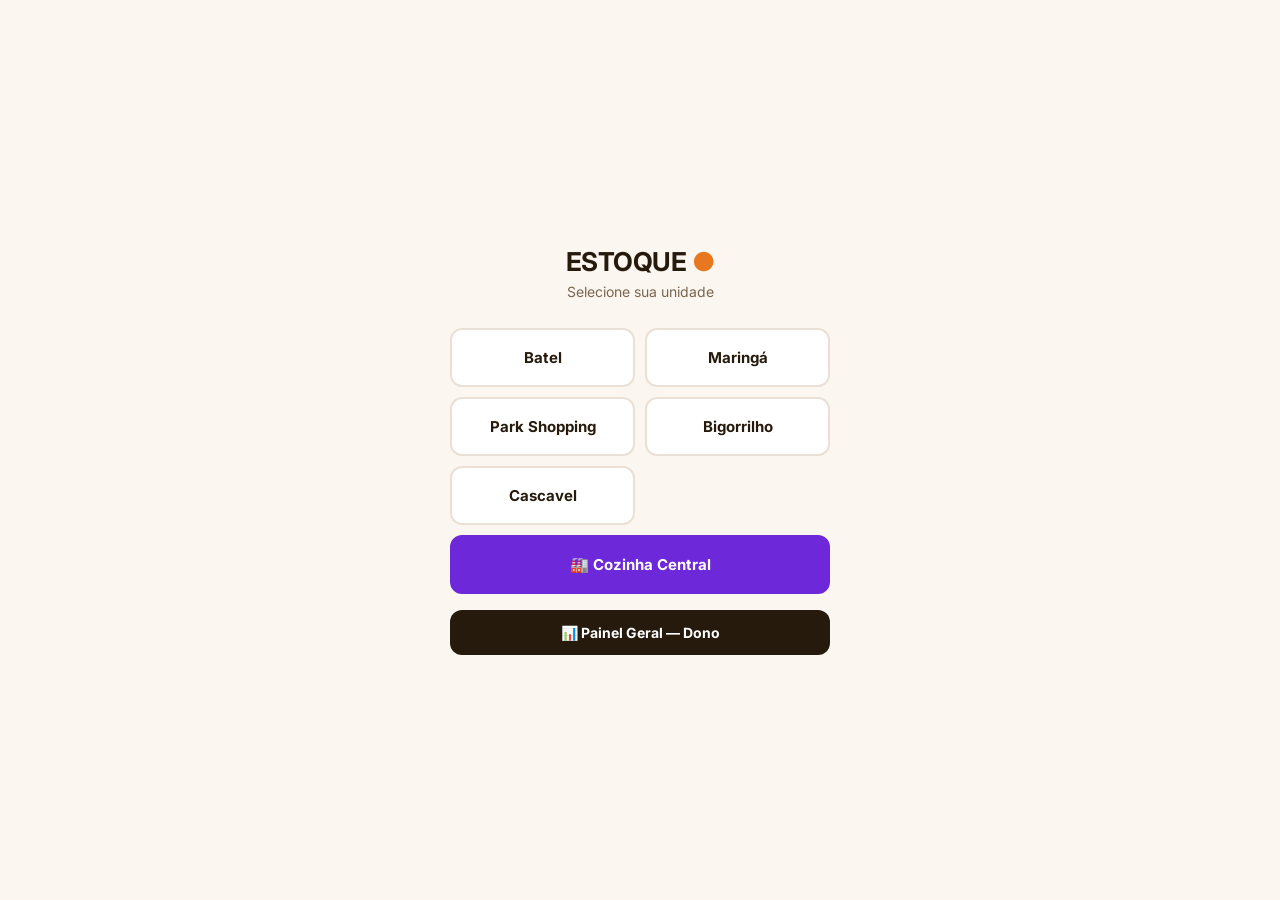
==== commit 7519583d: "feat: cascavel liberado — remover em breve" ====
--- a/index.html
+++ b/index.html
@@ -19,7 +19,7 @@
       <button class="login-unit-btn" onclick="selectUnit('maringa')">Maringá</button>
       <button class="login-unit-btn" onclick="selectUnit('parkshopping')">Park Shopping</button>
       <button class="login-unit-btn" onclick="selectUnit('bigorrilho')">Bigorrilho</button>
-      <button class="login-unit-btn login-unit-btn-cascavel" onclick="selectUnit('cascavel')">Cascavel <span class="login-em-breve">Em breve</span></button>
+      <button class="login-unit-btn" onclick="selectUnit('cascavel')">Cascavel</button>
       <button class="login-unit-btn" onclick="selectUnit('cozinhacentral')" style="grid-column:1/-1;background:#6d28d9;color:#fff;border-color:#6d28d9;">🏭 Cozinha Central</button>
     </div>
 
